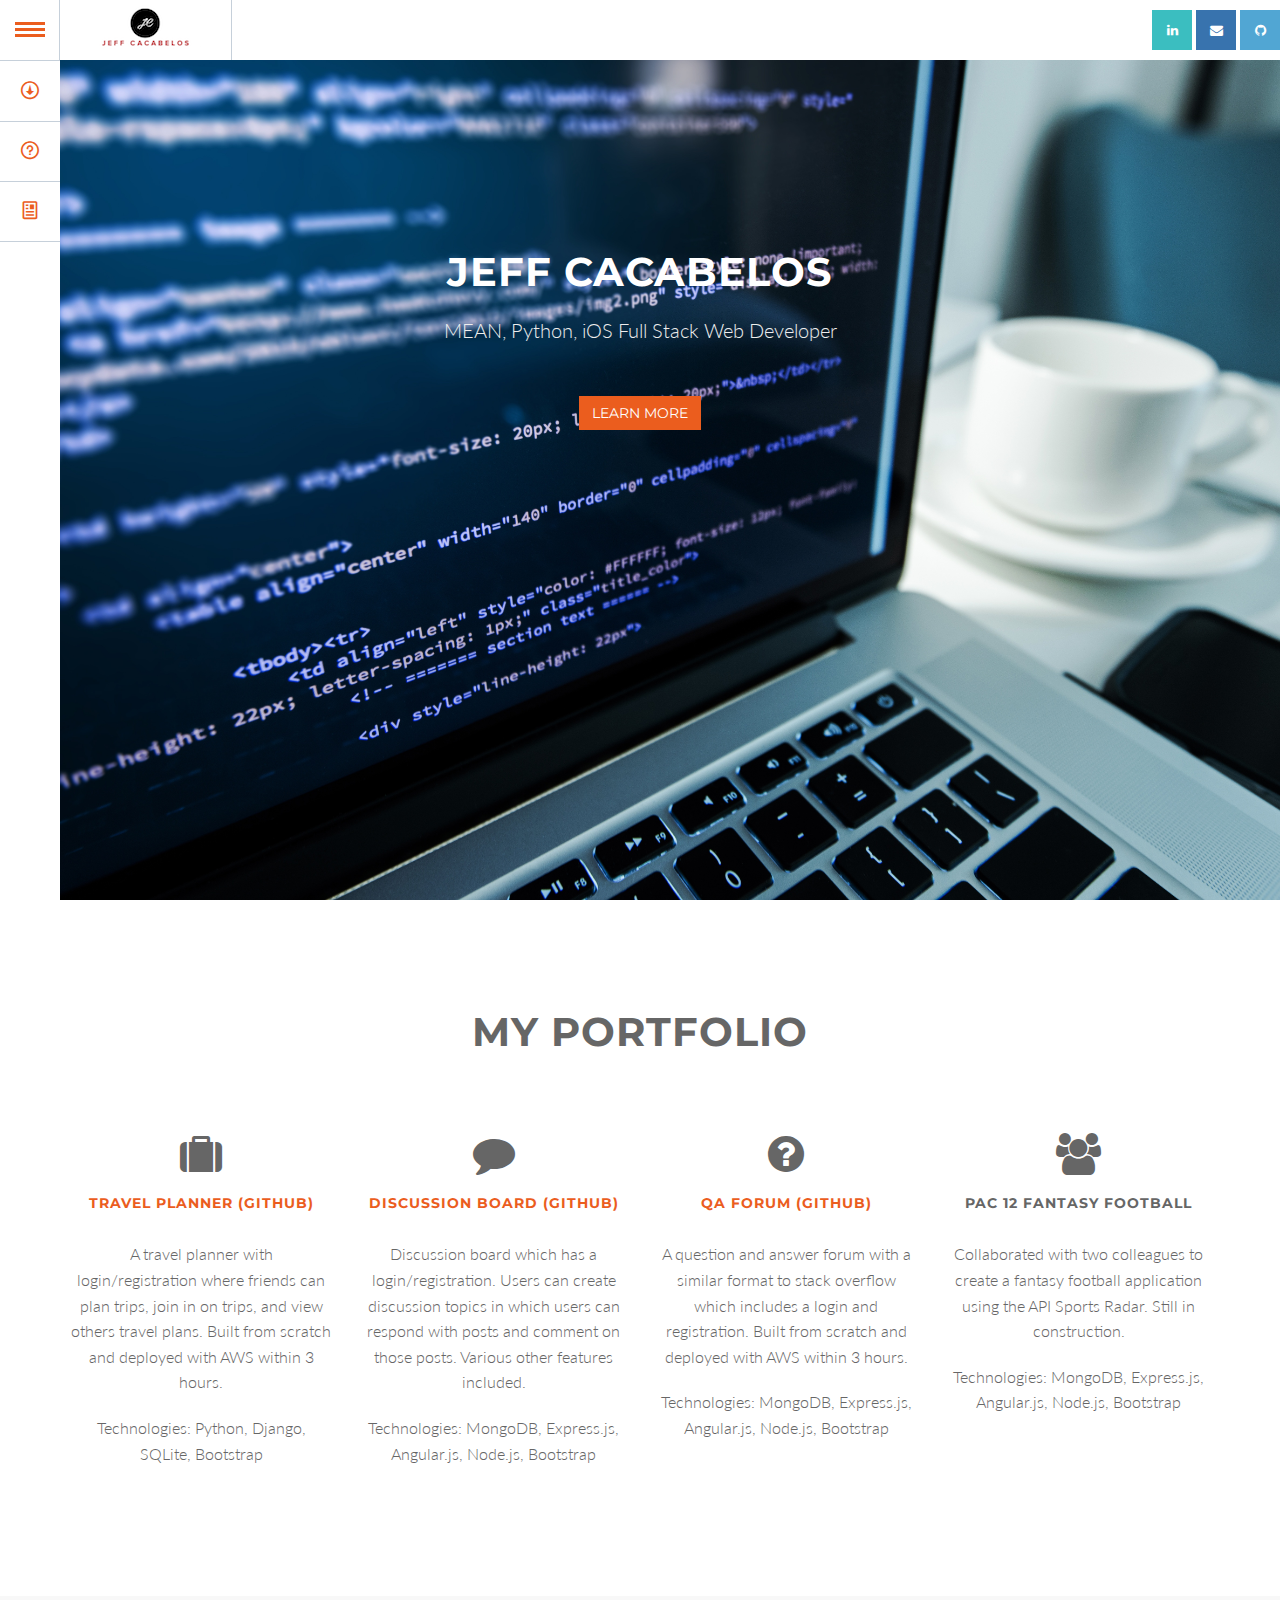
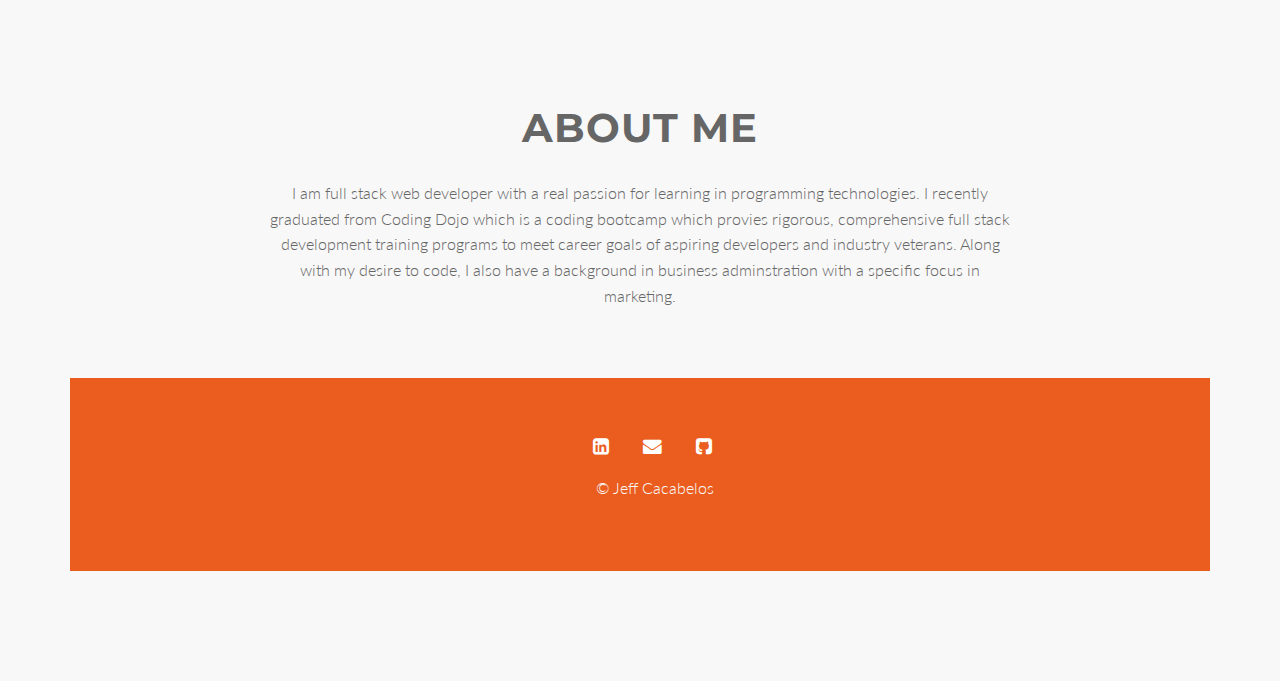
==== index.html @ c917e128 "first commit" ====
<!DOCTYPE html>
<html lang="en">

<head>
    <meta charset="utf-8">
    <meta name="viewport" content="width=device-width, initial-scale=1.0">
    <meta name="description" content="">
    <meta name="author" content="">

    <title>Jeff Cacabelos</title>

    <!-- Bootstrap Core CSS -->
    <link href="css/bootstrap.min.css" rel="stylesheet" type="text/css">

    <!-- Fonts -->
    <link href="font-awesome/css/font-awesome.min.css" rel="stylesheet" type="text/css">
	<link href="css/nivo-lightbox.css" rel="stylesheet" />
	<link href="css/nivo-lightbox-theme/default/default.css" rel="stylesheet" type="text/css" />
	<link href="css/animate.css" rel="stylesheet" />
    <!-- Squad theme CSS -->
    <link href="css/style.css" rel="stylesheet">
	<link href="color/default.css" rel="stylesheet">
   
</head>

<body data-spy="scroll">

<div class="container">
			<ul id="gn-menu" class="gn-menu-main">
				<li class="gn-trigger">
					<a class="gn-icon gn-icon-menu"><span>Menu</span></a>
					<nav class="gn-menu-wrapper">
						<div class="gn-scroller">
							<ul class="gn-menu">
								
								<li>
									<a href="#service" class="gn-icon gn-icon-download">Portfolio</a>
								</li>
								<li><a href="#about" class="gn-icon gn-icon-help">About</a></li>
							
								<li>
									<a href="#contact" class="gn-icon gn-icon-article">Contact</a>
								</li>
							</ul>
						</div><!-- /gn-scroller -->
					</nav>
				</li>
				<li><a href="index.html"><img src= "img/jeffcacabelos4.png"></a></li>
				<li class="hidden-xs">
                    <ul class="company-social">
                        <li class="social-linkedin"><a href="http://www.linkedin.com/in/jeff-cacabelos" target="_blank"><i class="fa fa-linkedin"></i></a></li>
                        <li class="social-facebook"><a href="mailto:jeffcaca@gmail.com?Subject=Email%20Me!" target="_blank"><i class="fa fa-envelope"></i></a></li>
                        <li class="social-vimeo"><a href="http://www.github.com/jeffcaca" target="_blank"><i class="fa fa-github"></i></a></li>
                       
                    </ul>	
                </li>
			</ul>
	</div>

	<!-- Section: intro -->
    <section id="intro" class="intro">
		<div class="slogan">
			<h1>Jeff Cacabelos</h1>
			<p>MEAN, Python, iOS Full Stack Web Developer</p>
			<a href="#about" class="btn btn-skin scroll">Learn more</a>
		</div>	
    </section>
	<!-- /Section: intro -->

	
	
	<!-- Section: services -->
    <section id="service" class="home-section text-center">
		
		<div class="heading-about marginbot-50">
			<div class="container">
			<div class="row">
				<div class="col-lg-8 col-lg-offset-2">
		
					<div class="section-heading">
					<h2>My Portfolio</h2>
					<p></p>
					</div>
			
				</div>
			</div>
			</div>
		</div>
		<div class="container">
        <div class="row">
            <div class="col-sm-3 col-md-3">
			
                <div class="service-box">
					<div class="service-icon">
						<i class="fa fa-suitcase fa-3x"></i>
					</div>
					<div class="service-desc">
						<h5><a href="https://github.com/jeffcaca/takethree">Travel Planner (Github)</a></h5>
							<p>A travel planner with login/registration where friends can plan trips, join in on trips, and view others travel plans. Built from scratch and deployed with AWS within 3 hours. </p>
						<p>Technologies: Python, Django, SQLite, Bootstrap</p>
					</div>
                </div>
	
            </div>
			<div class="col-sm-3 col-md-3">
	
                <div class="service-box">
					<div class="service-icon">
						<i class="fa fa-comment fa-3x"></i>
					</div>
					<div class="service-desc">
						<h5><a href="https://github.com/jeffcaca/mean_discussion_board">Discussion Board (Github)</a></h5>
						<p>Discussion board which has a login/registration. Users can create discussion topics in which users can respond with posts and comment on those posts. Various other features included.</p>
						<p>Technologies: MongoDB, Express.js, Angular.js, Node.js, Bootstrap</p>
					</div>
                </div>

            </div>
			<div class="col-sm-3 col-md-3">

                <div class="service-box">
					<div class="service-icon">
						<i class="fa fa-question-circle fa-3x"></i>
					</div>
					<div class="service-desc">
						<h5><a href="https://github.com/jeffcaca/full_mean_project">QA forum (Github)</a></h5>
							<p>A question and answer forum with a similar format to stack overflow which includes a login and registration. Built from scratch and deployed with AWS within 3 hours.</p>
							<p>Technologies: MongoDB, Express.js, Angular.js, Node.js, Bootstrap</p>
					</div>
                </div>
			
            </div>
			<div class="col-sm-3 col-md-3">
	
                <div class="service-box">
					<div class="service-icon">
						<i class="fa fa-group fa-3x"></i>
					</div>
					<div class="service-desc">
						<h5>Pac 12 Fantasy Football</h5>
						<p>Collaborated with two colleagues to create a fantasy football application using the API Sports Radar. Still in construction.</p>
						<p>Technologies: MongoDB, Express.js, Angular.js, Node.js, Bootstrap</p>
					</div>
                </div>
			
            </div>
        </div>		
		</div>
	</section>
	<!-- /Section: services -->
	
		
		<!-- Section: about -->
    <section id="about" class="home-section text-center bg-gray">
		<div class="heading-about marginbot-50">
			<div class="container">
			<div class="row">
				<div class="col-lg-8 col-lg-offset-2">
		
					<div class="section-heading">
					<h2>About me</h2>
					<p>I am full stack web developer with a real passion for learning in programming technologies. I recently graduated from Coding Dojo which is a coding bootcamp which provies rigorous, comprehensive full stack development training programs to meet career goals of aspiring developers and industry veterans. 
					Along with my desire to code, I also have a background in business adminstration with a specific focus in marketing. </p>
					</div>
			
				</div>
			</div>
			</div>
		</div>
		<div class="container">



	<footer>
	 <section id="contact">
		<div class="container">
			<div class="row">
				<div class="col-md-12 col-lg-12">
					
                  <ul class="list-inline text-center">
                        <li>
                            <a href="http://www.linkedin.com/in/jeff-cacabelos">
                                <span class="fa-stack fa-lg">
                                    <i class="fa fa-stack-2x"></i>
                                    <i class="fa fa-linkedin-square fa-stack-1x fa-inverse"></i>
                                </span>
                            </a>
                        </li>
                        <li>
                            <a class="nav-link" href="mailto:jeffcaca@gmail.com?Subject=Email%20Me!" target="_top">
                                <span class="fa-stack fa-lg">
                                    <i class="fa fa-stack-2x"></i>
                                    <i class="fa fa-envelope fa-stack-1x fa-inverse"></i>
                                </span>
                            </a>
                        </li>
                        <li>
                            <a href="http://www.github.com/jeffcaca">
                                <span class="fa-stack fa-lg">
                                    <i class="fa fa-stack-2x"></i>
                                    <i class="fa fa-github-square fa-stack-1x fa-inverse"></i>
                                </span>
                            </a>
                        </li>
                    </ul>
                    <p>&copy; Jeff Cacabelos</p>
				</div>
			</div>	
		</div>
		</section>
	</footer>

    <!-- Core JavaScript Files -->
    <script src="js/jquery.min.js"></script>
    <script src="js/bootstrap.min.js"></script>
    <script src="js/jquery.easing.min.js"></script>	
	<script src="js/classie.js"></script>
	<script src="js/gnmenu.js"></script>
	<script src="js/jquery.scrollTo.js"></script>
	<script src="js/nivo-lightbox.min.js"></script>
	<script src="js/stellar.js"></script>
    <!-- Custom Theme JavaScript -->
    <script src="js/custom.js"></script>
    <script src="contactform/contactform.js"></script>
    
</body>

</html>
---- css/nivo-lightbox-theme/default/default.css ----
/*
 * Nivo Lightbox Default Theme v1.0
 * http://dev7studios.com/nivo-lightbox
 *
 * Copyright 2013, Dev7studios
 * Free to use and abuse under the MIT license.
 * http://www.opensource.org/licenses/mit-license.php
 */
 
.nivo-lightbox-theme-default.nivo-lightbox-overlay { 
	background: #666;
	background: rgba(0,0,0,0.6); 
}
.nivo-lightbox-theme-default .nivo-lightbox-content.nivo-lightbox-loading { background: url(loading.gif) no-repeat 50% 50%; }

.nivo-lightbox-theme-default .nivo-lightbox-nav {
	top: 10%;
	width: 8%;
	height: 80%;
	text-indent: -9999px;
	background-repeat: no-repeat;
	background-position: 50% 50%;
	opacity: 0.5;
}
.nivo-lightbox-theme-default .nivo-lightbox-nav:hover { 
	opacity: 1; 
	background-color: rgba(0,0,0,0.5);
}
.nivo-lightbox-theme-default .nivo-lightbox-prev { 
	background-image: url(prev.png); 
	border-radius: 0 3px 3px 0;
}
.nivo-lightbox-theme-default .nivo-lightbox-next { 
	background-image: url(next.png); 
	border-radius: 3px 0 0 3px;
}

.nivo-lightbox-theme-default .nivo-lightbox-close {
	display: block;
	background: url(close.png) no-repeat 5px 5px;
	width: 16px;
	height: 16px;
	text-indent: -9999px;
	padding: 5px;
	opacity: 0.5;
}
.nivo-lightbox-theme-default .nivo-lightbox-close:hover { opacity: 1; }

.nivo-lightbox-theme-default .nivo-lightbox-title-wrap { bottom: -7%; }
.nivo-lightbox-theme-default .nivo-lightbox-title {
	font: 14px/20px 'Helvetica Neue', Helvetica, Arial, sans-serif;
	font-style: normal;
	font-weight: normal;
	background: #000;
	color: #fff;
	padding: 7px 15px;
	border-radius: 30px;
}

.nivo-lightbox-theme-default .nivo-lightbox-image img {
	background: #fff;
	-webkit-box-shadow: 0px 1px 1px rgba(0,0,0,0.4);
	   -moz-box-shadow: 0px 1px 1px rgba(0,0,0,0.4);
	        box-shadow: 0px 1px 1px rgba(0,0,0,0.4);
}
.nivo-lightbox-theme-default .nivo-lightbox-ajax,
.nivo-lightbox-theme-default .nivo-lightbox-inline {
	background: #fff;
	padding: 40px;
	-webkit-box-shadow: 0px 1px 1px rgba(0,0,0,0.4);
	   -moz-box-shadow: 0px 1px 1px rgba(0,0,0,0.4);
	        box-shadow: 0px 1px 1px rgba(0,0,0,0.4);
}

@media (-webkit-min-device-pixel-ratio: 1.3),
       (-o-min-device-pixel-ratio: 2.6/2),
       (min--moz-device-pixel-ratio: 1.3),
       (min-device-pixel-ratio: 1.3),
       (min-resolution: 1.3dppx) {

	.nivo-lightbox-theme-default .nivo-lightbox-content.nivo-lightbox-loading { 
		background-image: url(loading@2x.gif); 
		background-size: 32px 32px;
	}
	.nivo-lightbox-theme-default .nivo-lightbox-prev { 
		background-image: url(prev@2x.png); 
		background-size: 48px 48px;
	}
	.nivo-lightbox-theme-default .nivo-lightbox-next { 
		background-image: url(next@2x.png); 
		background-size: 48px 48px;
	}
	.nivo-lightbox-theme-default .nivo-lightbox-close { 
		background-image: url(close@2x.png); 
		background-size: 16px 16px;
	}
	
}
---- css/style.css ----
@import url('https://fonts.googleapis.com/css?family=Lato:100,300,400,700,900,100italic,300italic,400italic,700italic,900italic|Montserrat:700|Merriweather:400italic');


body {
    width: 100%;
    height: 100%;
    font-family: 'Lato',sans-serif;
	font-weight: 300;
    color: #666;
    background-color: #fff;
}

html {
    width: 100%;
    height: 100%;
}

h1,
h2,
h3,
h4,
h5,
h6 {
    margin: 0 0 30px;
    text-transform: uppercase;
    font-family: Montserrat,sans-serif;
    font-weight: 700;
    letter-spacing: 1px;
}

p {
    margin: 0 0 20px;
    font-size: 16px;
    line-height: 1.6em;
}

p.lead {
	font-weight: 600;
}

a {
    color: #28c3ab;
    -webkit-transition: all .2s ease-in-out;
    -moz-transition: all .2s ease-in-out;
    transition: all .2s ease-in-out;
}

a:hover,
a:focus {
    text-decoration: none;
    color: #176e61;
}

.light {
    font-weight: 400;
}

address {
	margin-left: 0;
	padding: 0;
}


/* misc */
hr {
  margin-top: 10px;
}

/* margins */
.marginbot-0{margin-bottom:0 !important;}
.marginbot-10{margin-bottom:10px !important;}
.marginbot-20{margin-bottom:20px !important;}
.marginbot-30{margin-bottom:30px !important;}
.marginbot-40{margin-bottom:40px !important;}
.marginbot-50{margin-bottom:50px !important;}

/* ===========================
--- General sections
============================ */

.home-section {
    padding-top: 110px;
    padding-bottom: 110px;
	display:block;
    position:relative;
    z-index:120;
}


.section-heading h2 {
	font-size: 40px;
}
.section-heading i {
	margin-bottom: 20px;
}


/* --- section bg var --- */

.bg-white {
	background: #fff;
}

.bg-gray {
	background: #f8f8f8;
}


.bg-dark {
	background: #575757;
}

/* --- section color var --- */

.text-light {
	color: #fff;
}

/* ============================
--- Menu
============================= */

@font-face {
		font-weight: normal;
		font-style: normal;
		font-family: 'ecoicons';
		src: url("../fonts/ecoicons/ecoicons.eot");
		src: url("../fonts/ecoicons/ecoicons.eot?#iefix") format("embedded-opentype"), url("../fonts/ecoicons/ecoicons.woff") format("woff"), url("../fonts/ecoicons/ecoicons.ttf") format("truetype"), url("../fonts/ecoicons/ecoicons.svg#ecoicons") format("svg");
}

.gn-menu-main,
.gn-menu-main ul {
		margin: 0;
		padding: 0;
		background: #fff;
		color: #eb5d1e;
		list-style: none;
		text-transform: none;
		font-weight: 300;
		font-family: 'Lato', Arial, sans-serif;
		line-height: 60px;
		z-index:150;
}

.gn-menu-main {
		position: fixed;
		top: 0;
		left: 0;
		width: 100%;
		height: 60px;
		font-size: 13px;
}

.gn-menu-main a {
		display: block;
		height: 100%;
		color: #eb5d1e;
		text-decoration: none;
		cursor: pointer;
}

.no-touch .gn-menu-main a:hover,
.no-touch .gn-menu li.gn-search-item:hover,
.no-touch .gn-menu li.gn-search-item:hover a {
		background: #eb5d1e;
		color: white;
}

.gn-menu-main > li {
		display: block;
		float: left;
		height: 100%;
		border-right: 1px solid #c6d0da;
		text-align: center;
}

/* icon-only trigger (menu item) */

.gn-menu-main li.gn-trigger {
		position: relative;
		width: 60px;
		-webkit-touch-callout: none;
		-webkit-user-select: none;
		-khtml-user-select: none;
		-moz-user-select: none;
		-ms-user-select: none;
		user-select: none;
}

.gn-menu-main > li:last-child {
		float: right;
		border-right: none;
}

.gn-menu-main > li > a {
		padding: 0 30px;
		text-transform: uppercase;
		letter-spacing: 1px;
		font-weight: bold;
}

.gn-menu-main:after {
		display: table;
		clear: both;
		content: "";
}

.gn-menu-wrapper {
		position: fixed;
		top: 60px;
		bottom: 0;
		left: 0;
		overflow: hidden;
		width: 60px;
		border-top: 1px solid #c6d0da;
		background: white;
		-webkit-transform: translateX(-60px);
		-moz-transform: translateX(-60px);
		transform: translateX(-60px);
		-webkit-transition: -webkit-transform 0.3s, width 0.3s;
		-moz-transition: -moz-transform 0.3s, width 0.3s;
		transition: transform 0.3s, width 0.3s;
}

.gn-scroller {
		position: absolute;
		overflow-y: scroll;
		width: 370px;
		height: 100%;
}

.gn-menu {
		border-bottom: 1px solid #c6d0da;
		text-align: left;
		font-size: 18px;
}

.gn-menu li:not(:first-child),
.gn-menu li li {
		box-shadow: inset 0 1px #c6d0da
}

.gn-submenu li {
		overflow: hidden;
		height: 0;
		-webkit-transition: height 0.3s;
		-moz-transition: height 0.3s;
		transition: height 0.3s;
}

.gn-submenu li a {
		color: #c1c9d1
}

input.gn-search {
		position: relative;
		z-index: 10;
		padding-left: 60px;
		outline: none;
		border: none;
		background: transparent;
		color: #eb5d1e;
		font-weight: 300;
		font-family: 'Lato', Arial, sans-serif;
		cursor: pointer;
}

/* placeholder */

.gn-search::-webkit-input-placeholder {
		color: #eb5d1e
}

.gn-search:-moz-placeholder {
		color: #eb5d1e
}

.gn-search::-moz-placeholder {
		color: #eb5d1e
}

.gn-search:-ms-input-placeholder {
		color: #eb5d1e
}

/* hide placeholder when active in Chrome */

.gn-search:focus::-webkit-input-placeholder,
.no-touch .gn-menu li.gn-search-item:hover .gn-search:focus::-webkit-input-placeholder {
		color: transparent
}

input.gn-search:focus {
		cursor: text
}

.no-touch .gn-menu li.gn-search-item:hover input.gn-search {
		color: white
}

/* placeholder */

.no-touch .gn-menu li.gn-search-item:hover .gn-search::-webkit-input-placeholder {
		color: white
}

.no-touch .gn-menu li.gn-search-item:hover .gn-search:-moz-placeholder {
		color: white
}

.no-touch .gn-menu li.gn-search-item:hover .gn-search::-moz-placeholder {
		color: white
}

.no-touch .gn-menu li.gn-search-item:hover .gn-search:-ms-input-placeholder {
		color: white
}

.gn-menu-main a.gn-icon-search {
		position: absolute;
		top: 0;
		left: 0;
		height: 60px;
}

.gn-icon::before {
		display: inline-block;
		width: 60px;
		text-align: center;
		text-transform: none;
		font-weight: normal;
		font-style: normal;
		font-variant: normal;
		font-family: 'ecoicons';
		line-height: 1;
		speak: none;
		-webkit-font-smoothing: antialiased;
}

.gn-icon-help::before {
		content: "\e000"
}

.gn-icon-earth::before {
		content: "\e004"
}

.gn-icon-cog::before {
		content: "\e006"
}

.gn-icon-search::before {
		content: "\e005"
}

.gn-icon-download::before {
		content: "\e007"
}

.gn-icon-photoshop::before {
		content: "\e001"
}

.gn-icon-illustrator::before {
		content: "\e002"
}

.gn-icon-archive::before {
		content: "\e00d"
}

.gn-icon-article::before {
		content: "\e003"
}

.gn-icon-pictures::before {
		content: "\e008"
}

.gn-icon-videos::before {
		content: "\e009"
}

/* if an icon anchor has a span, hide the span */

.gn-icon span {
		width: 0;
		height: 0;
		display: block;
		overflow: hidden;
}

.gn-icon-menu::before {
		margin-left: -15px;
		vertical-align: -2px;
		width: 30px;
		height: 3px;
		background: #eb5d1e;
		box-shadow: 0 3px white, 0 -6px #eb5d1e, 0 -9px white, 0 -12px #eb5d1e;
		content: '';
}

.no-touch .gn-icon-menu:hover::before,
.no-touch .gn-icon-menu.gn-selected:hover::before {
		background: white;
		box-shadow: 0 3px #eb5d1e, 0 -6px white, 0 -9px #eb5d1e, 0 -12px white;
}

.gn-icon-menu.gn-selected::before {
		background: #eb5d1e;
		box-shadow: 0 3px white, 0 -6px #eb5d1e, 0 -9px white, 0 -12px #eb5d1e;
}

/* styles for opening menu */

.gn-menu-wrapper.gn-open-all,
.gn-menu-wrapper.gn-open-part {
		-webkit-transform: translateX(0px);
		-moz-transform: translateX(0px);
		transform: translateX(0px);
}

.gn-menu-wrapper.gn-open-all {
		width: 340px
}

.gn-menu-wrapper.gn-open-all .gn-submenu li {
		height: 60px
}

@media screen and (max-width: 422px) { 
	.gn-menu-wrapper.gn-open-all {
			-webkit-transform: translateX(0px);
			-moz-transform: translateX(0px);
			transform: translateX(0px);
			width: 100%;
	}

	.gn-menu-wrapper.gn-open-all .gn-scroller {
			width: 130%
	}
}




/* ===========================
--- Intro
============================ */

.intro {
	width:100%;
	position:relative;
}

#intro{	
	background-image: url(../img/coding.jpg);
	background-size: cover;
}

.intro .slogan {
	padding:250px 0 60px;
	text-align: center;
	
}
.intro .slogan h1 {
	color: #fff;
	line-height: 1.1em;
	margin-bottom: 20px;
	 font-size: 40px;
}
.intro .slogan p {
	color: #eee;
	margin-bottom: 50px;
	font-size: 20px;
}


.brand-heading {
    font-size: 40px;
}

.intro-text {
    font-size: 18px;
}


/* slider */

.tp-caption.custom_large_white {
	color: #FFF;
	text-shadow: none;
	font-size: 60px;
	line-height: 60px;
	font-weight: 700;
	font-family: Montserrat, sans-serif;
	background-color: rgba(0, 0, 0, 0);
	text-decoration: none;
	text-transform: uppercase;
	border-width: 0px;
	border-color: #000;
	border-style: none;
}

.tp-caption a.btn {
	color: #fff;
}



/* ===========================
--- About
============================ */

.boxed-grey {
	background: #eee;
	padding: 20px;
}

.team h5 {
	margin-bottom: 10px;
}

.team p.subtitle {
	margin-bottom: 10px;
}

.avatar {
	margin-bottom: 20px;
}

.team-social {
	margin-left: 0;
	padding-left: 0;
	
}

.team-social {
	text-align: center;
}

.team-social li{
    display: inline-block;
	margin:0 !important;
	padding:0;
}


.team-social a{
	margin:0;
	padding:0;
    display: block;
	width: 40px;
    height: 40px;
    line-height: 40px;
    text-align: center;
    background: #3bbec0;
	color: #fff;
    -webkit-transition: background .3s ease-in-out;
    transition: background .3s ease-in-out;
}
.team-social a i{
	text-align: center;
	margin:0;
	padding:0;
}
.team-social .social-facebook a{background: #3873ae;}
.team-social .social-twitter a{background: #62c6f8;}
.team-social .social-dribble a{background: #d74980;}
.team-social .social-deviantart a{background: #8da356;}
.team-social .social-google a{background: #000;}
.team-social .social-vimeo a{background: #51a6d3;}
.team-social .social-facebook a:hover{background: #4893ce;}
.team-social .social-twitter a:hover{background: #82e6ff;}
.team-social .social-dribble a:hover{background: #f769a0;}
.team-social .social-deviantart a:hover{background: #adc376;}
.team-social .social-google a:hover{background: #333;}
.team-social .social-vimeo a:hover{background: #71c6f3;}


/* ===========================
--- Services
============================ */

.service-icon {
	margin-bottom: 20px;
}	




/* ===========================
--- Works
============================ */

.gallery-item > div {
	margin-bottom: 30px;
}

/* ===========================
--- Contact
============================ */

form#contact-form .form-group label {
	text-align: left !important;
	display: block;
	text-transform: uppercase;
	letter-spacing: 1px;
	font-size: 12px;
}
form#contact-form input,form#contact-form select,form#contact-form textarea {
	border-radius: 0;
	border: 1px solid #eee;
  -webkit-box-shadow: none;
          box-shadow:  none;
}

form#contact-form input:focus,form#contact-form select:focus,form#contact-form textarea:focus {
  -webkit-box-shadow: 0 1px 2px rgba(0, 0, 0, .05);
          box-shadow: 0 1px 2px rgba(0, 0, 0, .05);
}
.input-group-addon {
  background-color: #fefefe;
  border: 1px solid #eee;
  border-radius: 0;
}

.widget-contact {
	text-align: left;
	margin-top: 30px;
}


.validation {
    color: red;
    display:none;
    margin: 0 0 20px;
    font-weight:400;
    font-size:13px;
}

#sendmessage {
    color: green;
    border:1px solid green;
    display:none;
    text-align:center;
    padding:15px;
    font-weight:600;
    margin-bottom:15px;
}

#errormessage {
    color: red;
    display:none;
    border:1px solid red;
    text-align:center;
    padding:15px;
    font-weight:600;
    margin-bottom:15px;
}

#sendmessage.show, #errormessage.show, .show {
	display:block;
}

.company-social {
	margin-left: 0;
	padding-left: 0;
	margin-top: 10px;
}

.company-social {
	text-align: left;
}

.company-social li{
    display: inline-block;
	margin:0 !important;
	padding:0;
}


.company-social a{
	margin:0;
	padding:0;
    display: block;
	width: 40px;
    height: 40px;
    line-height: 40px;
    text-align: center;
    background: #3bbec0;
	color: #fff;
    -webkit-transition: background .3s ease-in-out;
    transition: background .3s ease-in-out;
}
.company-social a i{
	text-align: center;
	margin:0;
	padding:0;
}
.company-social .social-facebook a{background: #3873ae;}
.company-social .social-twitter a{background: #62c6f8;}
.company-social .social-dribble a{background: #d74980;}
.company-social .social-deviantart a{background: #8da356;}
.company-social .social-google a{background: #000;}
.company-social .social-vimeo a{background: #51a6d3;}
.company-social .social-facebook a:hover{background: #4893ce;}
.company-social .social-twitter a:hover{background: #82e6ff;}
.company-social .social-dribble a:hover{background: #f769a0;}
.company-social .social-deviantart a:hover{background: #adc376;}
.company-social .social-google a:hover{background: #333;}
.company-social .social-vimeo a:hover{background: #71c6f3;}



/* ===========================
--- Footer
============================ */

footer {
	text-align: center;
	padding: 50px 0 ;
	
}

footer p {
	color: #f8f8f8;
}

footer a {
	color: #fff;
}

footer a:hover {
	color: #fff;
}

.credits {
    color: #fff;
}

/* ===========================
--- Elements
============================ */

.btn {
	border-radius: 0;
    text-transform: uppercase;
    font-family: Montserrat,sans-serif;
    font-weight: 400;
    -webkit-transition: all .3s ease-in-out;
    -moz-transition: all .3s ease-in-out;
    transition: all .3s ease-in-out;
}


.btn-circle {
    width: 70px;
    height: 70px;
    margin-top: 15px;
    padding: 7px 16px;
    border: 2px solid #fff;
    border-radius: 50%;
    font-size: 40px;
    color: #fff;
    background: 0 0;
    -webkit-transition: background .3s ease-in-out;
    -moz-transition: background .3s ease-in-out;
    transition: background .3s ease-in-out;
}

.btn-circle.btn-dark {
    border: 2px solid #666;
    color: #666;
}


.btn-circle:hover,
.btn-circle:focus {
    outline: 0;
    color: #fff;
    background: rgba(255,255,255,.1);
}

.btn-circle.btn-dark :hover,
.btn-circle.btn-dark :focus {
    outline: 0;
    color: #999;
    background: #fff;
}

.btn-circle.btn-dark :hover i,
.btn-circle.btn-dark :focus i{
    color: #999;
}

.page-scroll .btn-circle i.animated {
    -webkit-transition-property: -webkit-transform;
    -webkit-transition-duration: 1s;
    -moz-transition-property: -moz-transform;
    -moz-transition-duration: 1s;
}

.page-scroll .btn-circle:hover i.animated {
    -webkit-animation-name: pulse;
    -moz-animation-name: pulse;
    -webkit-animation-duration: 1.5s;
    -moz-animation-duration: 1.5s;
    -webkit-animation-iteration-count: infinite;
    -moz-animation-iteration-count: infinite;
    -webkit-animation-timing-function: linear;
    -moz-animation-timing-function: linear;
}

@-webkit-keyframes pulse {    
    0 {
        -webkit-transform: scale(1);
        transform: scale(1);
    }

    50% {
        -webkit-transform: scale(1.2);
        transform: scale(1.2);
    }

    100% {
        -webkit-transform: scale(1);
        transform: scale(1);
    }
}

@-moz-keyframes pulse {    
    0 {
        -moz-transform: scale(1);
        transform: scale(1);
    }

    50% {
        -moz-transform: scale(1.2);
        transform: scale(1.2);
    }

    100% {
        -moz-transform: scale(1);
        transform: scale(1);
    }
}


#text {
    color: #fff;
    background: #ffcc00;
}

#map {
	height: 500px;
}


.btn-skin:hover,
.btn-skin:focus,
.btn-skin:active,
.btn-skin.active {
  color: #fff;
  background-color: #666;
  border-color: #666;
}


.btn-default:hover,
.btn-default:focus {
    border: 1px solid #28c3ab;
    outline: 0;
    color: #000;
    background-color: #28c3ab;
}

.btn-huge {
    padding: 25px;
    font-size: 26px;
}

.banner-social-buttons {
    margin-top: 0;
}


/* Media queries */

@media(min-width:767px) {

    .intro {
        height: 100%;
        padding: 0;
    }

    .brand-heading {
        font-size: 100px;
    }
	
    .intro-text {
        font-size: 25px;
    }


}
@media (max-width:768px) {
	
	.team.boxed-grey {
		margin-bottom: 30px;
	}
	
	.boxed-grey {
		margin-bottom: 30px;
	}
	.intro .slogan {
		padding:100px 0 60px;
		
	}
	
}

@media (max-width:480px) {

	.intro .slogan {
		padding:170px 0 60px;
		
	}
	
}
---- color/default.css ----
a,.tp-caption a.btn:hover {
	color: #eb5d1e;
}
.top-nav-collapse {
	background: #eb5d1e;
}

.navbar-custom ul.nav ul.dropdown-menu li a:hover {
	color: #eb5d1e;
}

.owl-theme .owl-controls .owl-page.active span,
.owl-theme .owl-controls.clickable .owl-page:hover span {
    background-color: #eb5d1e;
}

.widget-avatar .avatar:hover {
    border: 5px solid #eb5d1e;
}

.bg-skin {
	background: #eb5d1e;
}

form#contact-form input:focus,form#contact-form select:focus,form#contact-form textarea:focus {
	border-color: #eb5d1e;
}

footer {
    background-color: #eb5d1e;
}


.btn-skin {
  color: #fff;
  background-color: #eb5d1e;
  border-color: #eb5d1e;
}
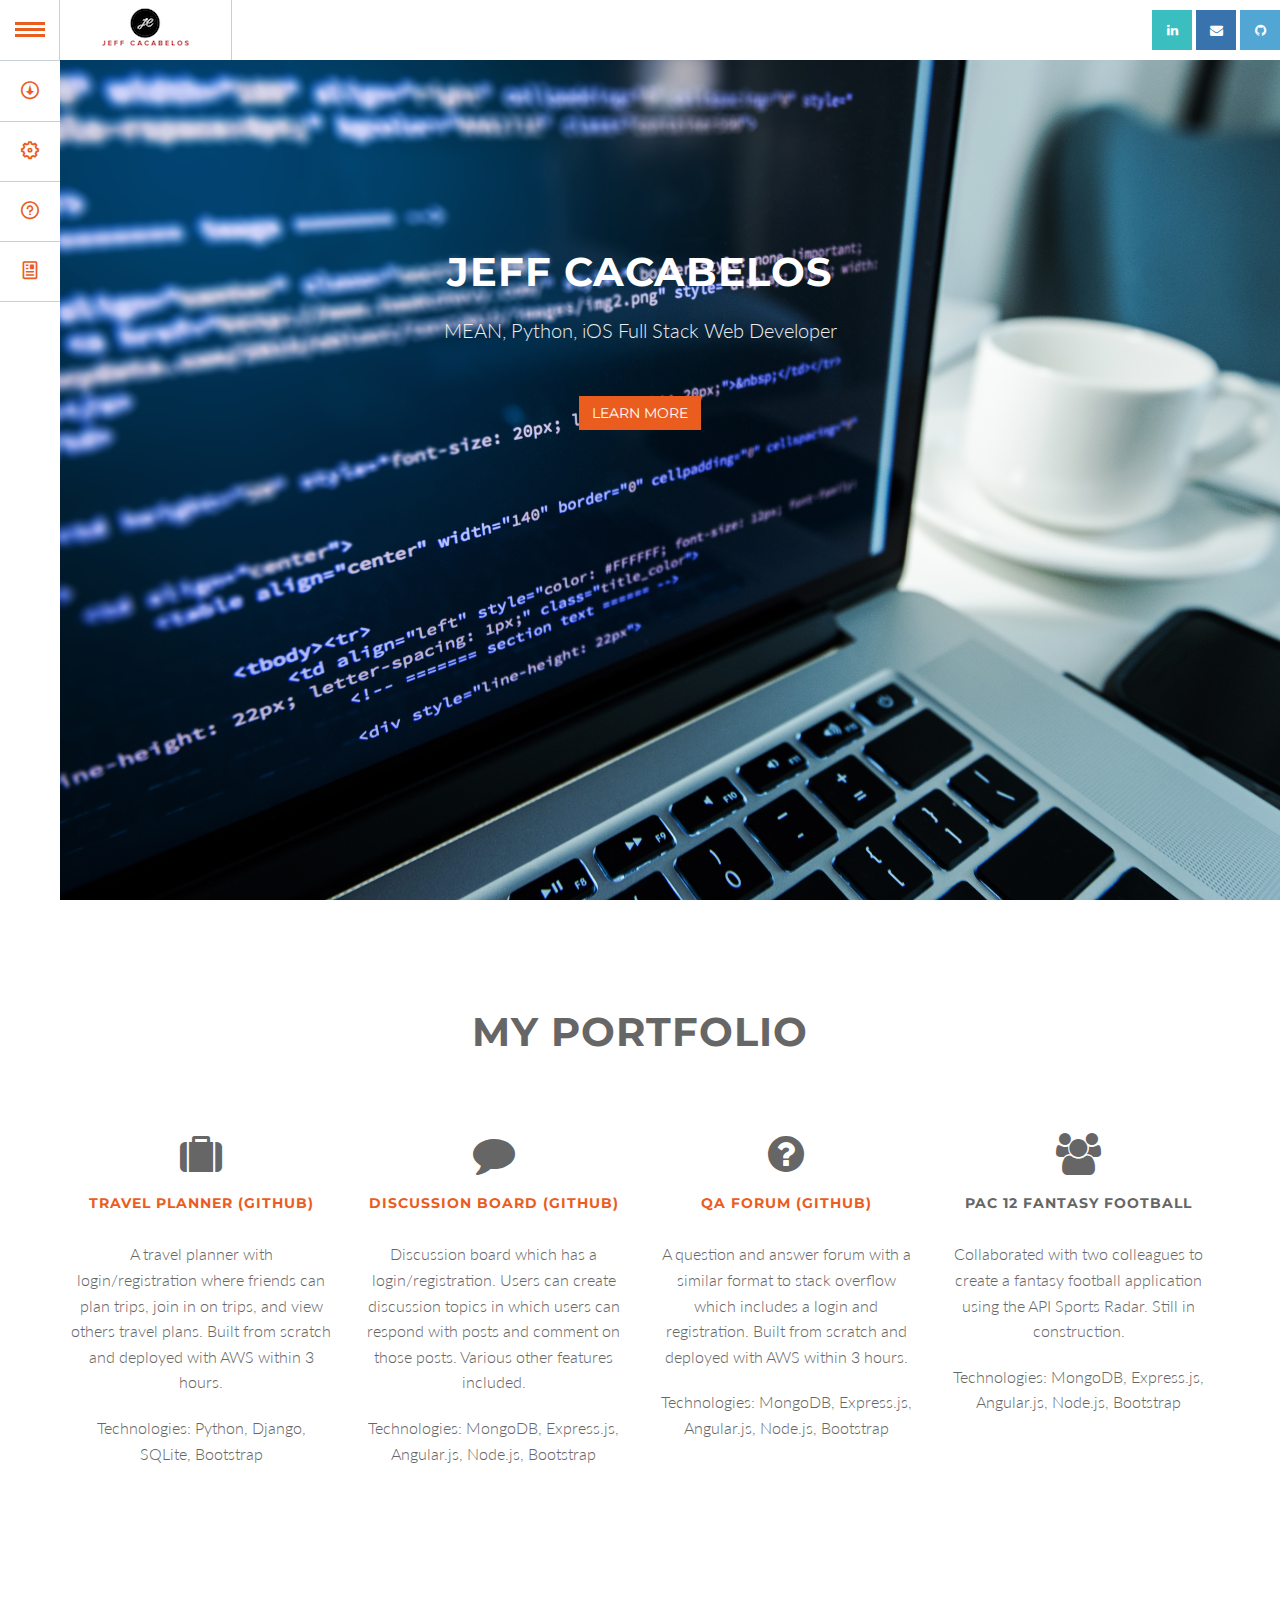
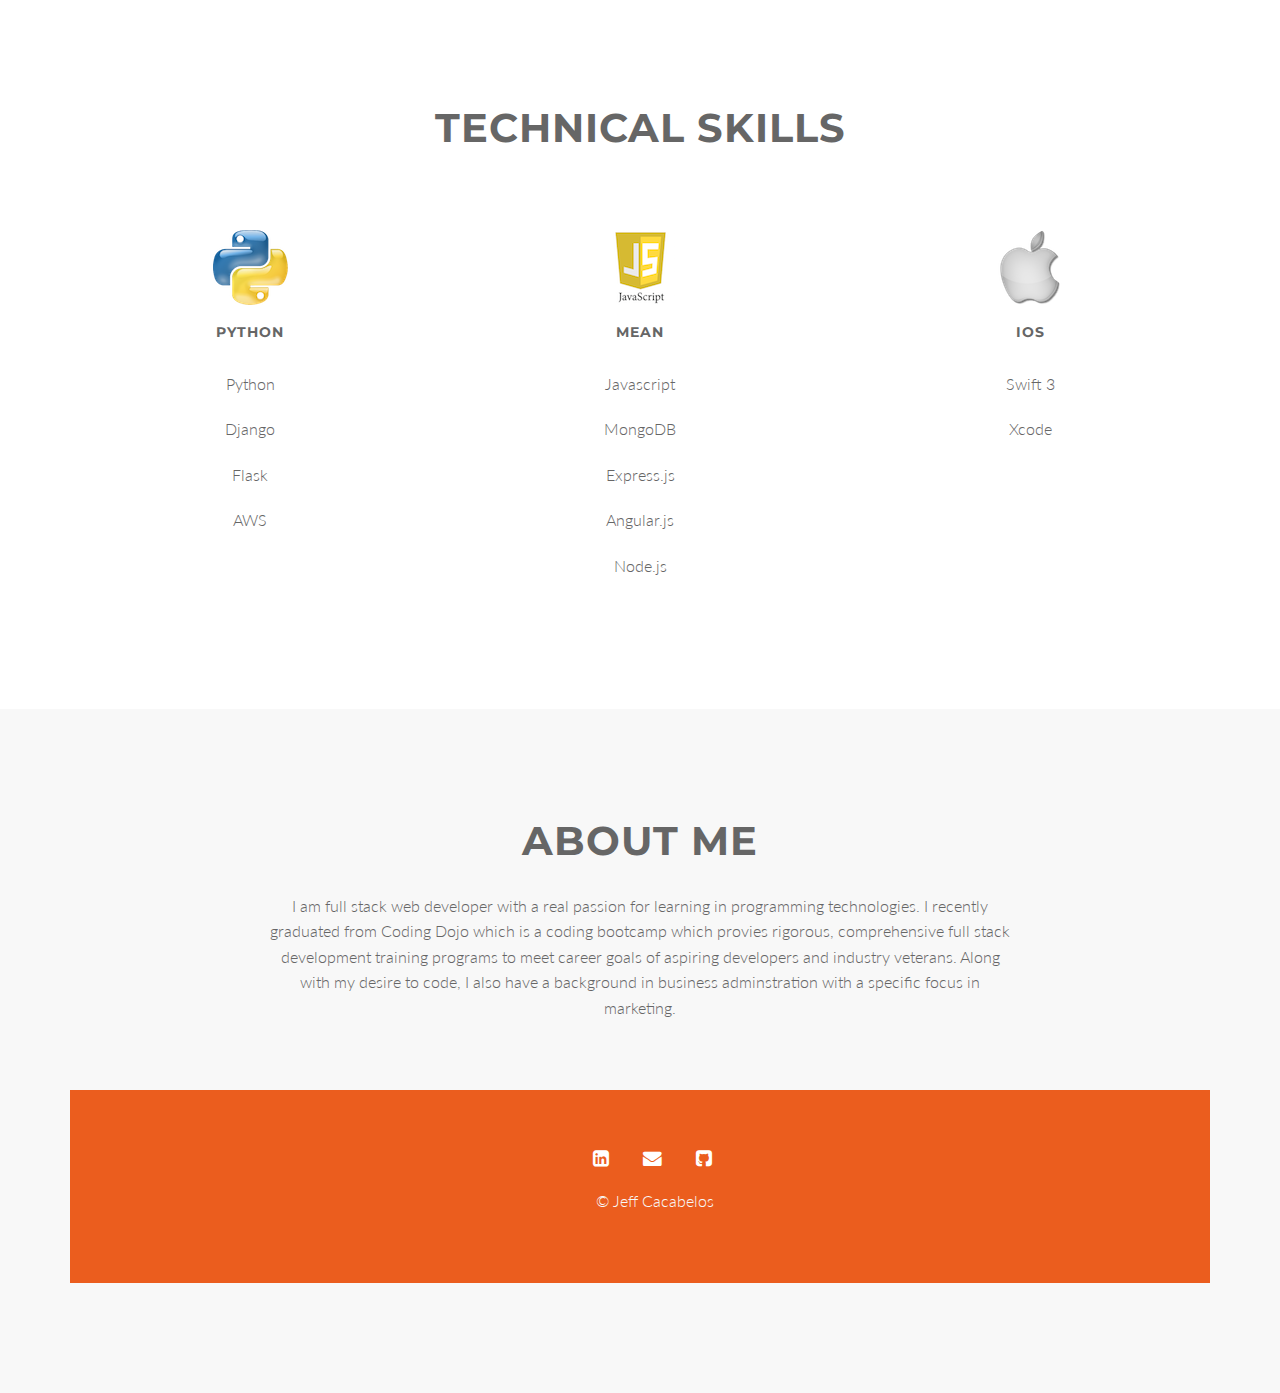
==== commit 89c13c12: "added technical skills" ====
--- a/index.html
+++ b/index.html
@@ -35,6 +35,9 @@
 								
 								<li>
 									<a href="#service" class="gn-icon gn-icon-download">Portfolio</a>
+								</li>
+								<li>
+									<a href="#skills" class="gn-icon gn-icon-cog">Technical Skills</a>
 								</li>
 								<li><a href="#about" class="gn-icon gn-icon-help">About</a></li>
 							
@@ -69,7 +72,7 @@
 
 	
 	
-	<!-- Section: services -->
+	<!-- Section: portfolio -->
     <section id="service" class="home-section text-center">
 		
 		<div class="heading-about marginbot-50">
@@ -147,8 +150,80 @@
         </div>		
 		</div>
 	</section>
-	<!-- /Section: services -->
-	
+	<!-- /Section: portfolio -->
+	
+	<!-- Section: skills -->
+    <section id="skills" class="home-section text-center">
+		
+		<div class="heading-about marginbot-50">
+			<div class="container">
+			<div class="row">
+				<div class="col-lg-8 col-lg-offset-2">
+		
+					<div class="section-heading">
+					<h2>Technical Skills</h2>
+					<p></p>
+					</div>
+			
+				</div>
+			</div>
+			</div>
+		</div>
+		<div class="container">
+        <div class="row">
+            <div class="col-sm-4 col-md-4">
+			
+                <div class="service-box">
+					<div class="service-icon">
+						<img src="img/pythonicon.png">
+					</div>
+					<div class="service-desc">
+						<h5>Python</h5>
+							<p>Python</p>
+							<p>Django</p>
+							<p>Flask</p>
+							<p>AWS</p>
+					</div>
+                </div>
+	
+            </div>
+			<div class="col-sm-4 col-md-4">
+	
+                <div class="service-box">
+					<div class="service-icon">
+						<img src="img/javascripticon.png">
+					</div>
+					<div class="service-desc">
+						<h5>MEAN</h5>
+						<p>Javascript</p>
+						<p>MongoDB</p>
+						<p>Express.js</p>
+						<p>Angular.js</p>
+						<p>Node.js</p>
+						
+					</div>
+                </div>
+
+            </div>
+			<div class="col-sm-4 col-md-4">
+
+                <div class="service-box">
+					<div class="service-icon">
+						<img src="img/appleicon.png">
+					</div>
+					<div class="service-desc">
+						<h5>iOS</h5>
+							<p>Swift 3</p>
+							<p>Xcode</p>
+					</div>
+                </div>
+			
+            </div>
+			
+        </div>		
+		</div>
+	</section>
+	<!-- /Section: skills -->
 		
 		<!-- Section: about -->
     <section id="about" class="home-section text-center bg-gray">
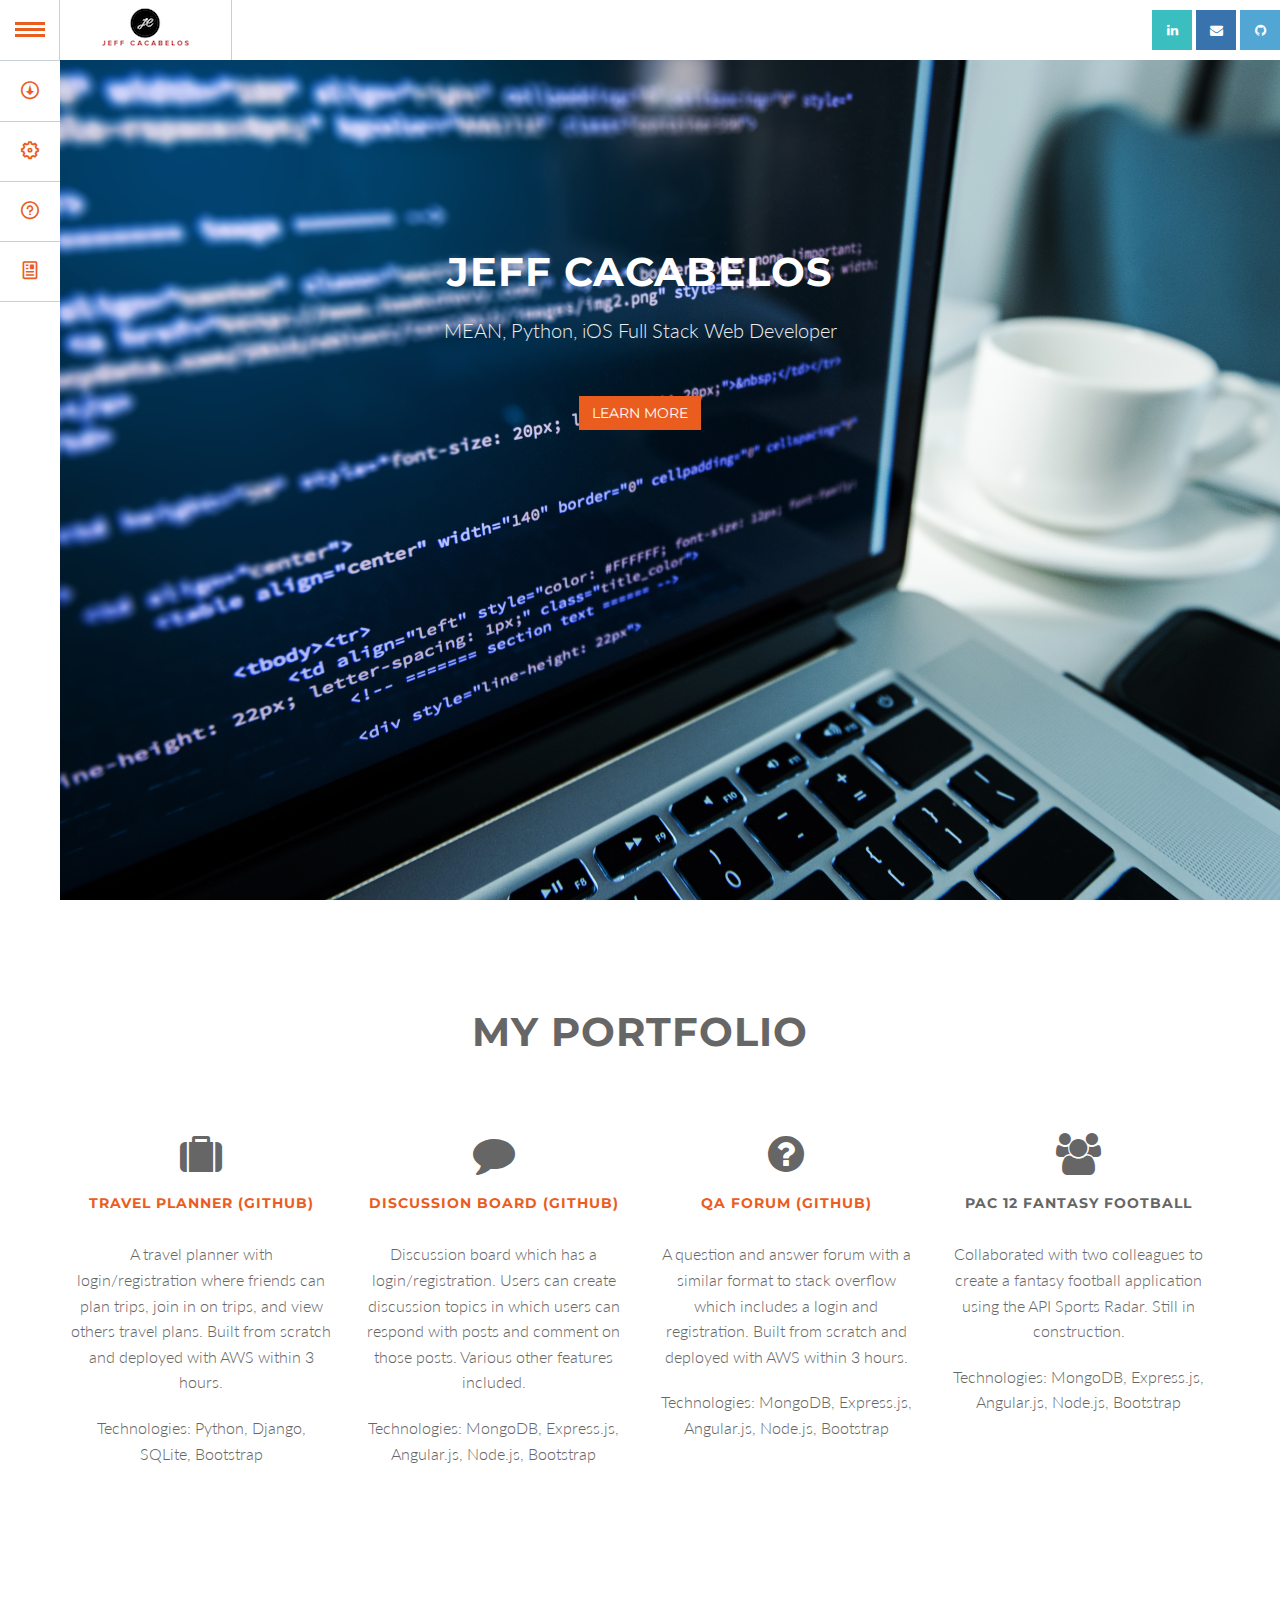
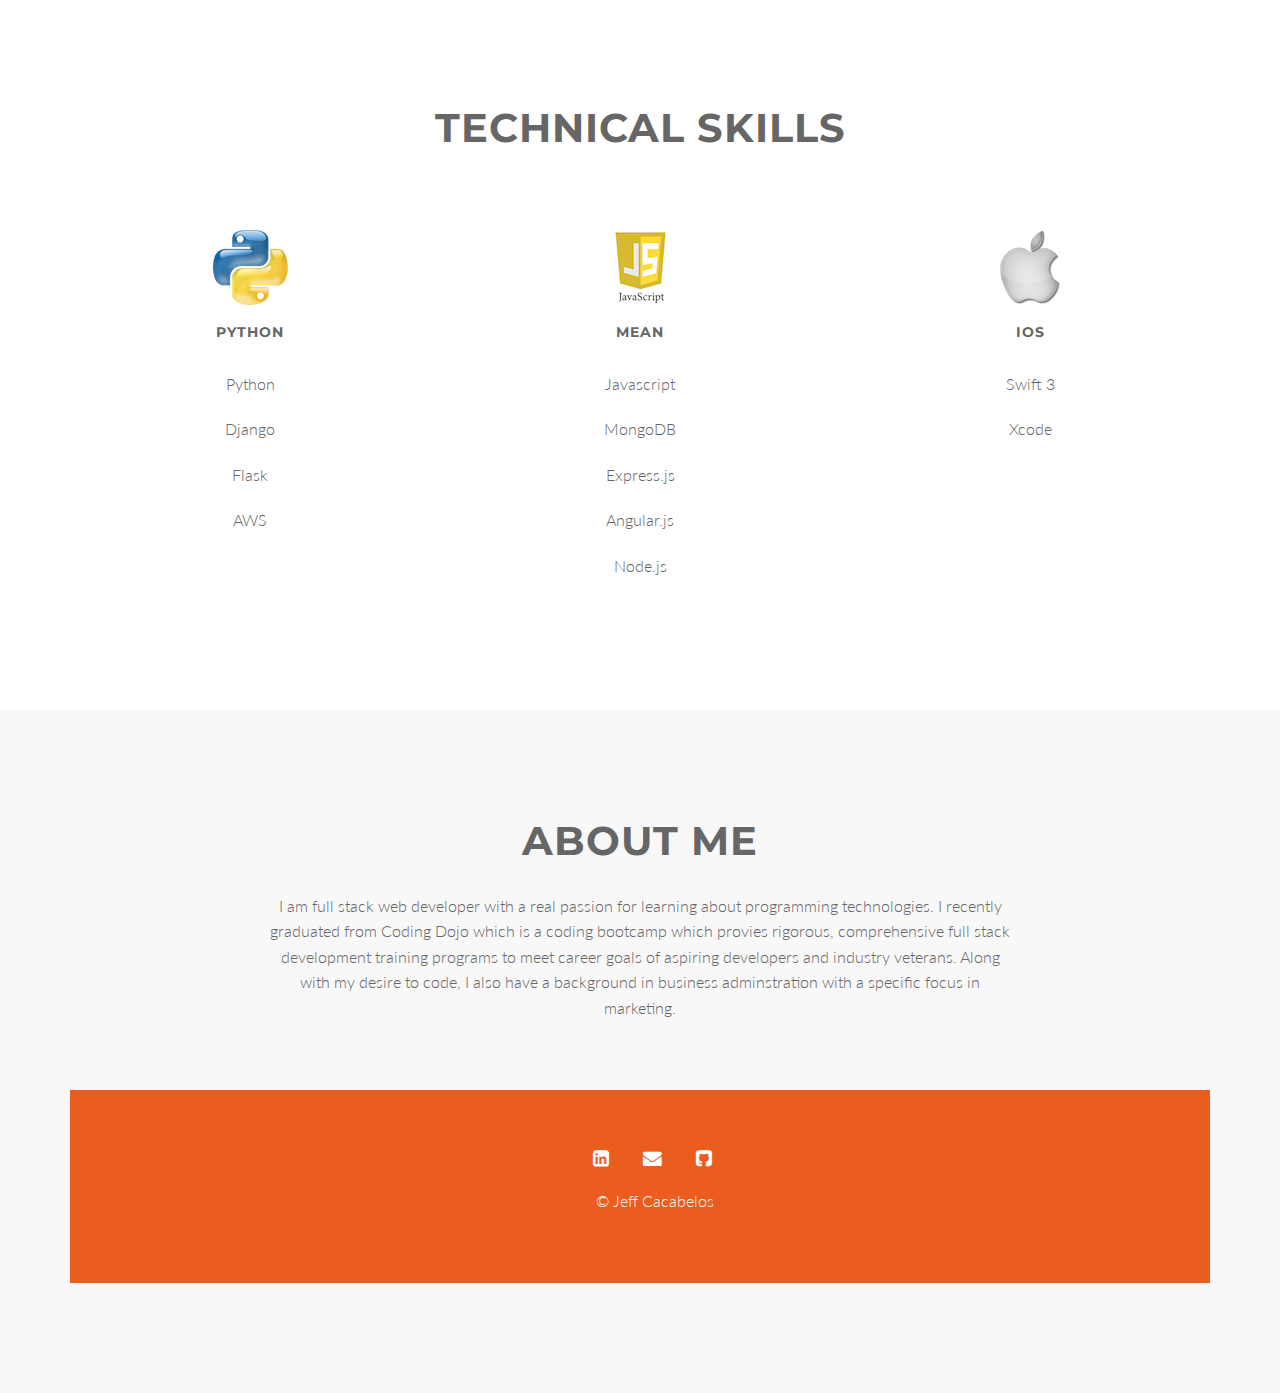
==== commit bb987223: "bug fix" ====
--- a/index.html
+++ b/index.html
@@ -234,7 +234,7 @@
 		
 					<div class="section-heading">
 					<h2>About me</h2>
-					<p>I am full stack web developer with a real passion for learning in programming technologies. I recently graduated from Coding Dojo which is a coding bootcamp which provies rigorous, comprehensive full stack development training programs to meet career goals of aspiring developers and industry veterans. 
+					<p>I am full stack web developer with a real passion for learning about programming technologies. I recently graduated from Coding Dojo which is a coding bootcamp which provies rigorous, comprehensive full stack development training programs to meet career goals of aspiring developers and industry veterans. 
 					Along with my desire to code, I also have a background in business adminstration with a specific focus in marketing. </p>
 					</div>
 			
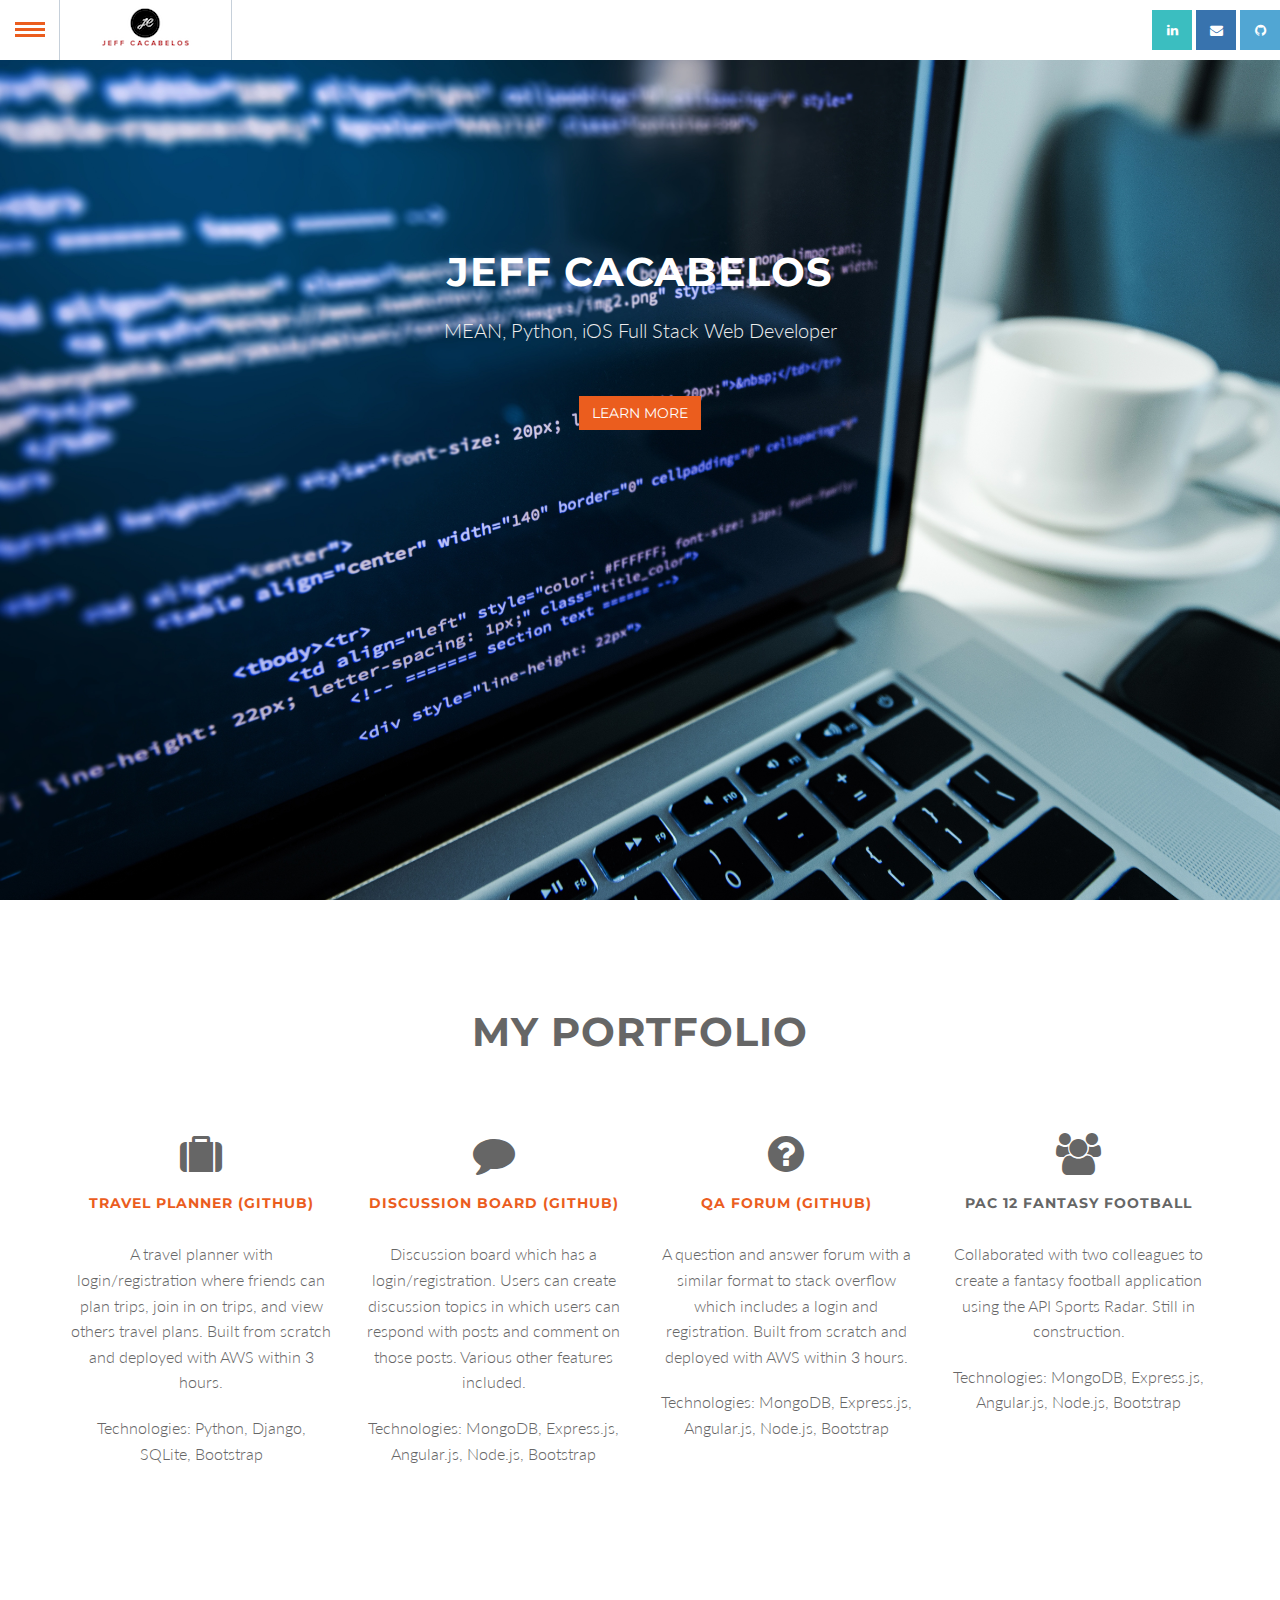
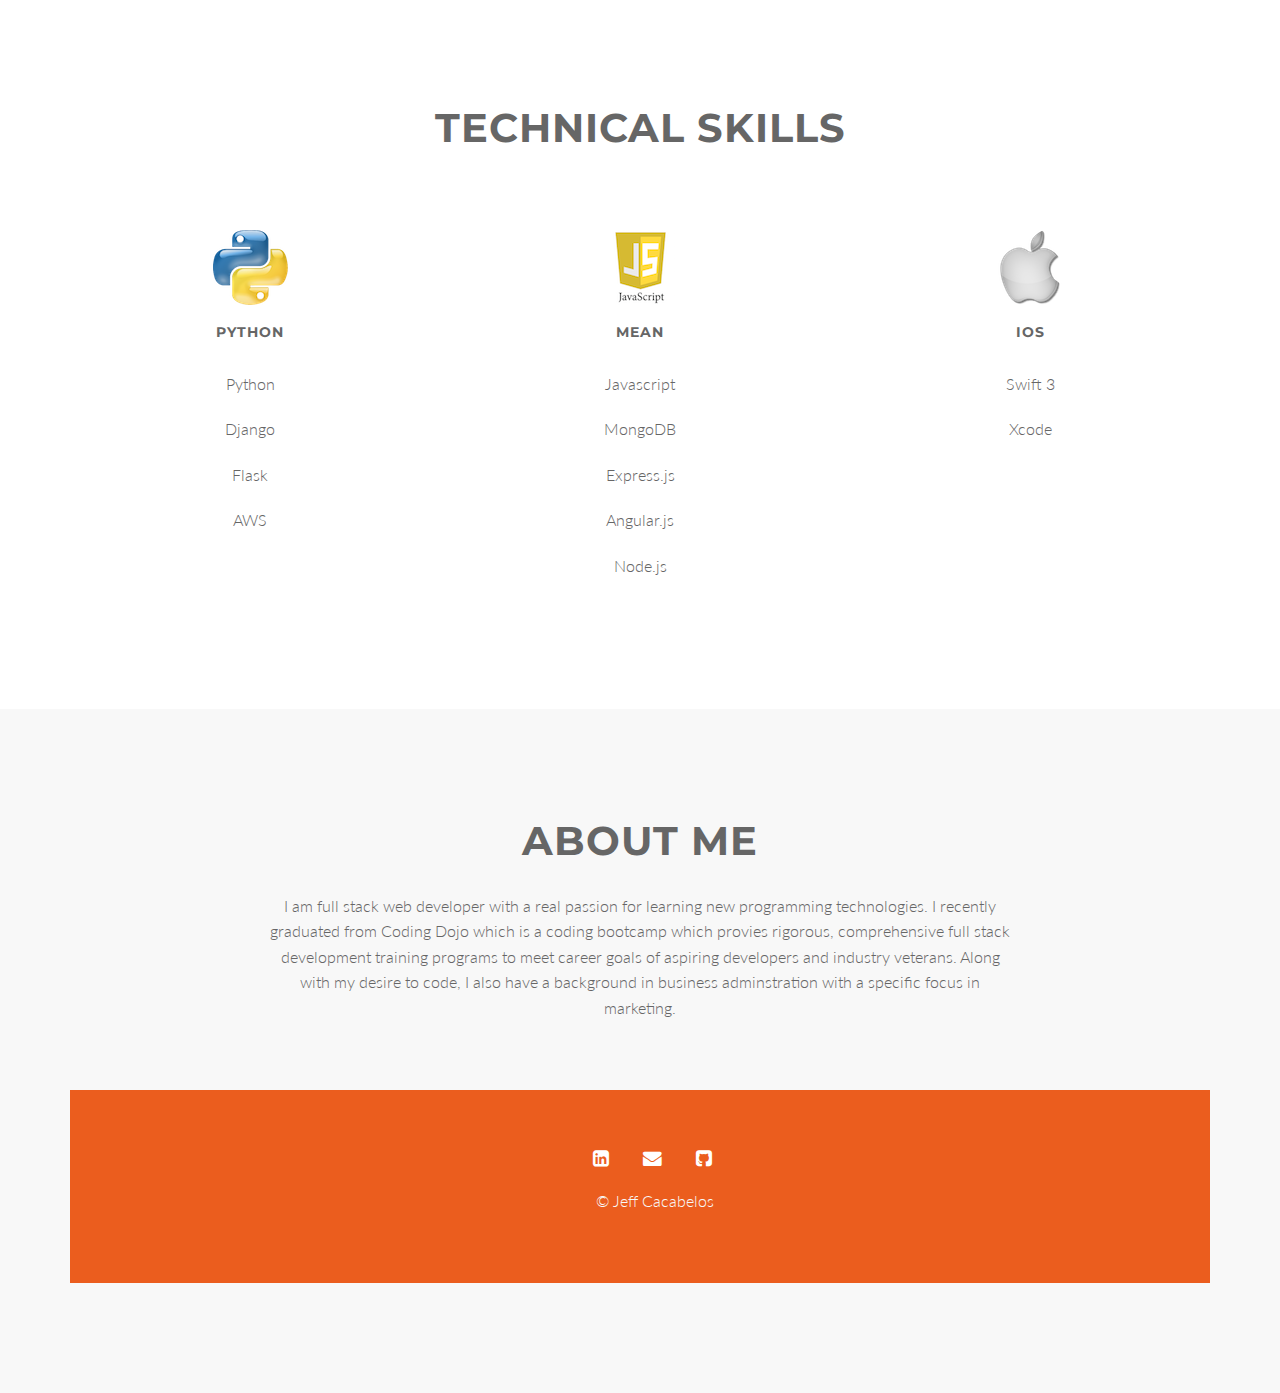
==== commit fcbd7fb3: "description fix" ====
--- a/index.html
+++ b/index.html
@@ -234,7 +234,7 @@
 		
 					<div class="section-heading">
 					<h2>About me</h2>
-					<p>I am full stack web developer with a real passion for learning about programming technologies. I recently graduated from Coding Dojo which is a coding bootcamp which provies rigorous, comprehensive full stack development training programs to meet career goals of aspiring developers and industry veterans. 
+					<p>I am full stack web developer with a real passion for learning new programming technologies. I recently graduated from Coding Dojo which is a coding bootcamp which provies rigorous, comprehensive full stack development training programs to meet career goals of aspiring developers and industry veterans. 
 					Along with my desire to code, I also have a background in business adminstration with a specific focus in marketing. </p>
 					</div>
 			
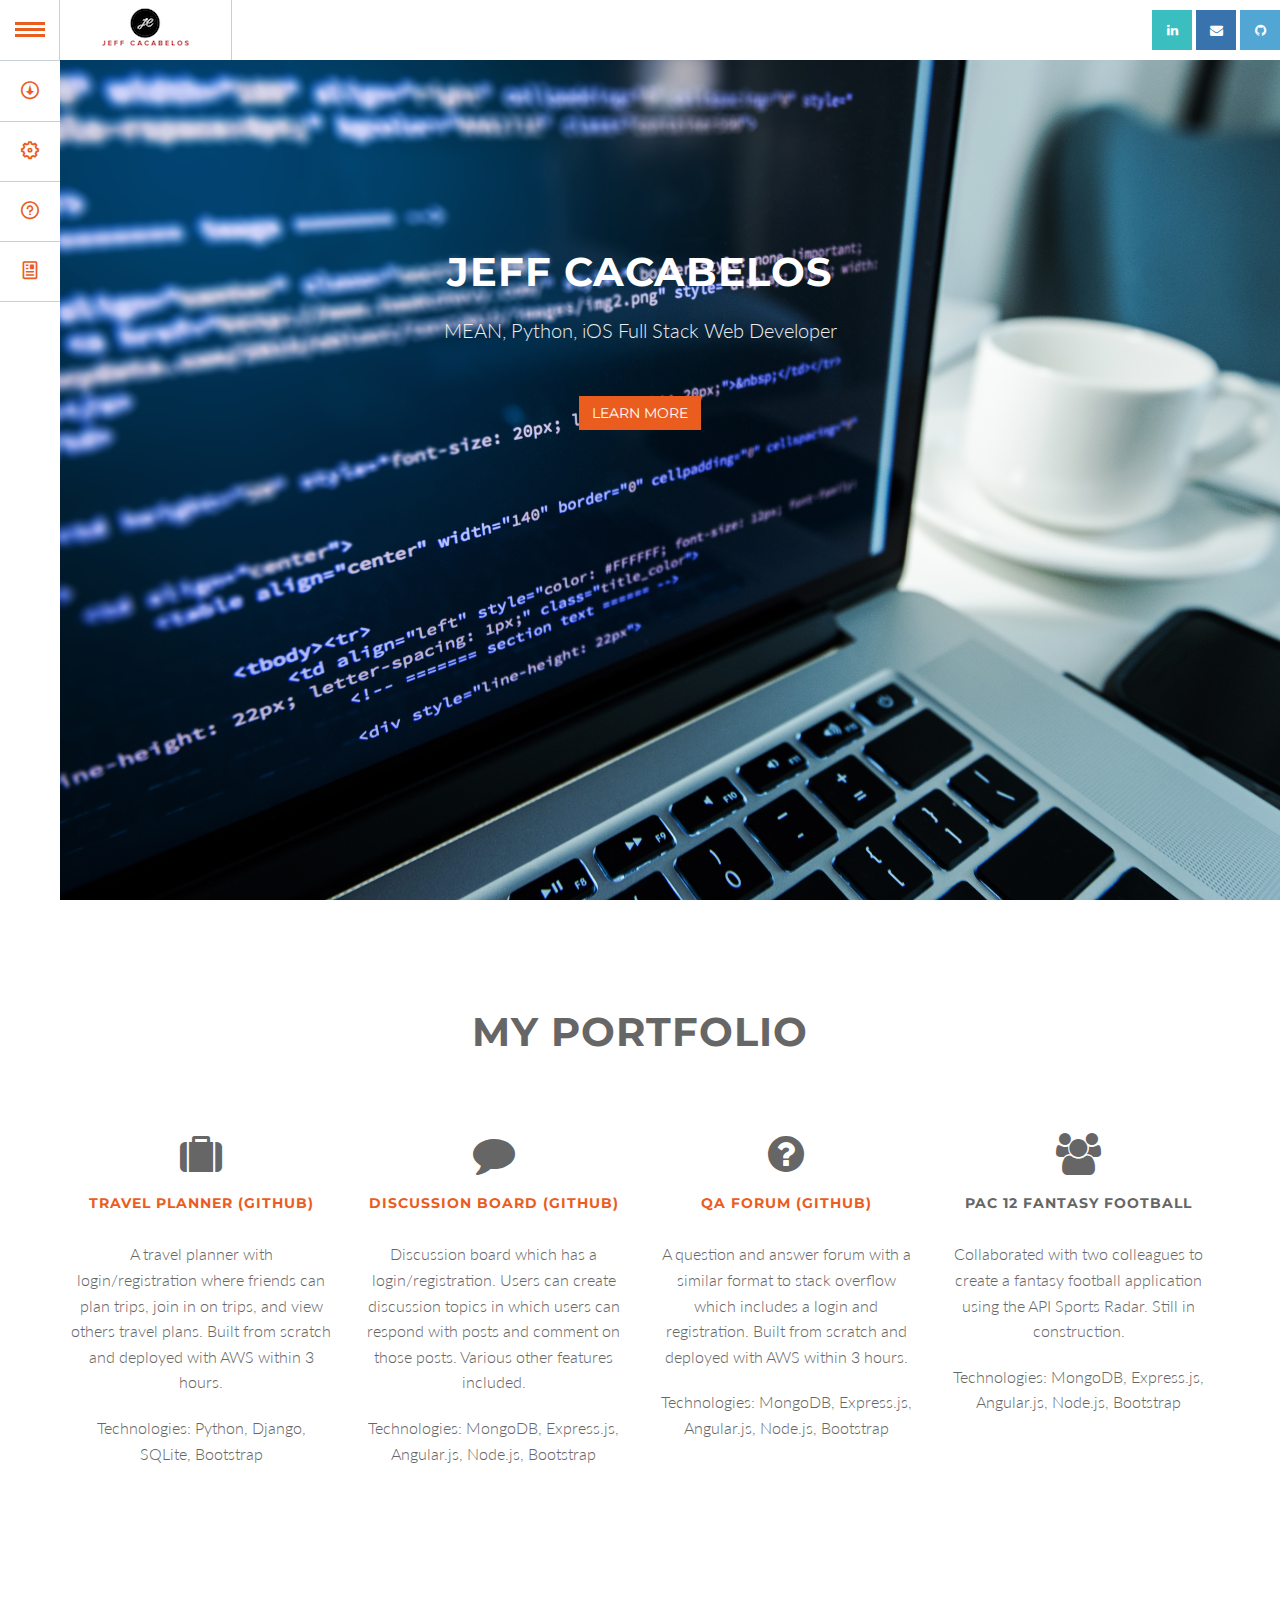
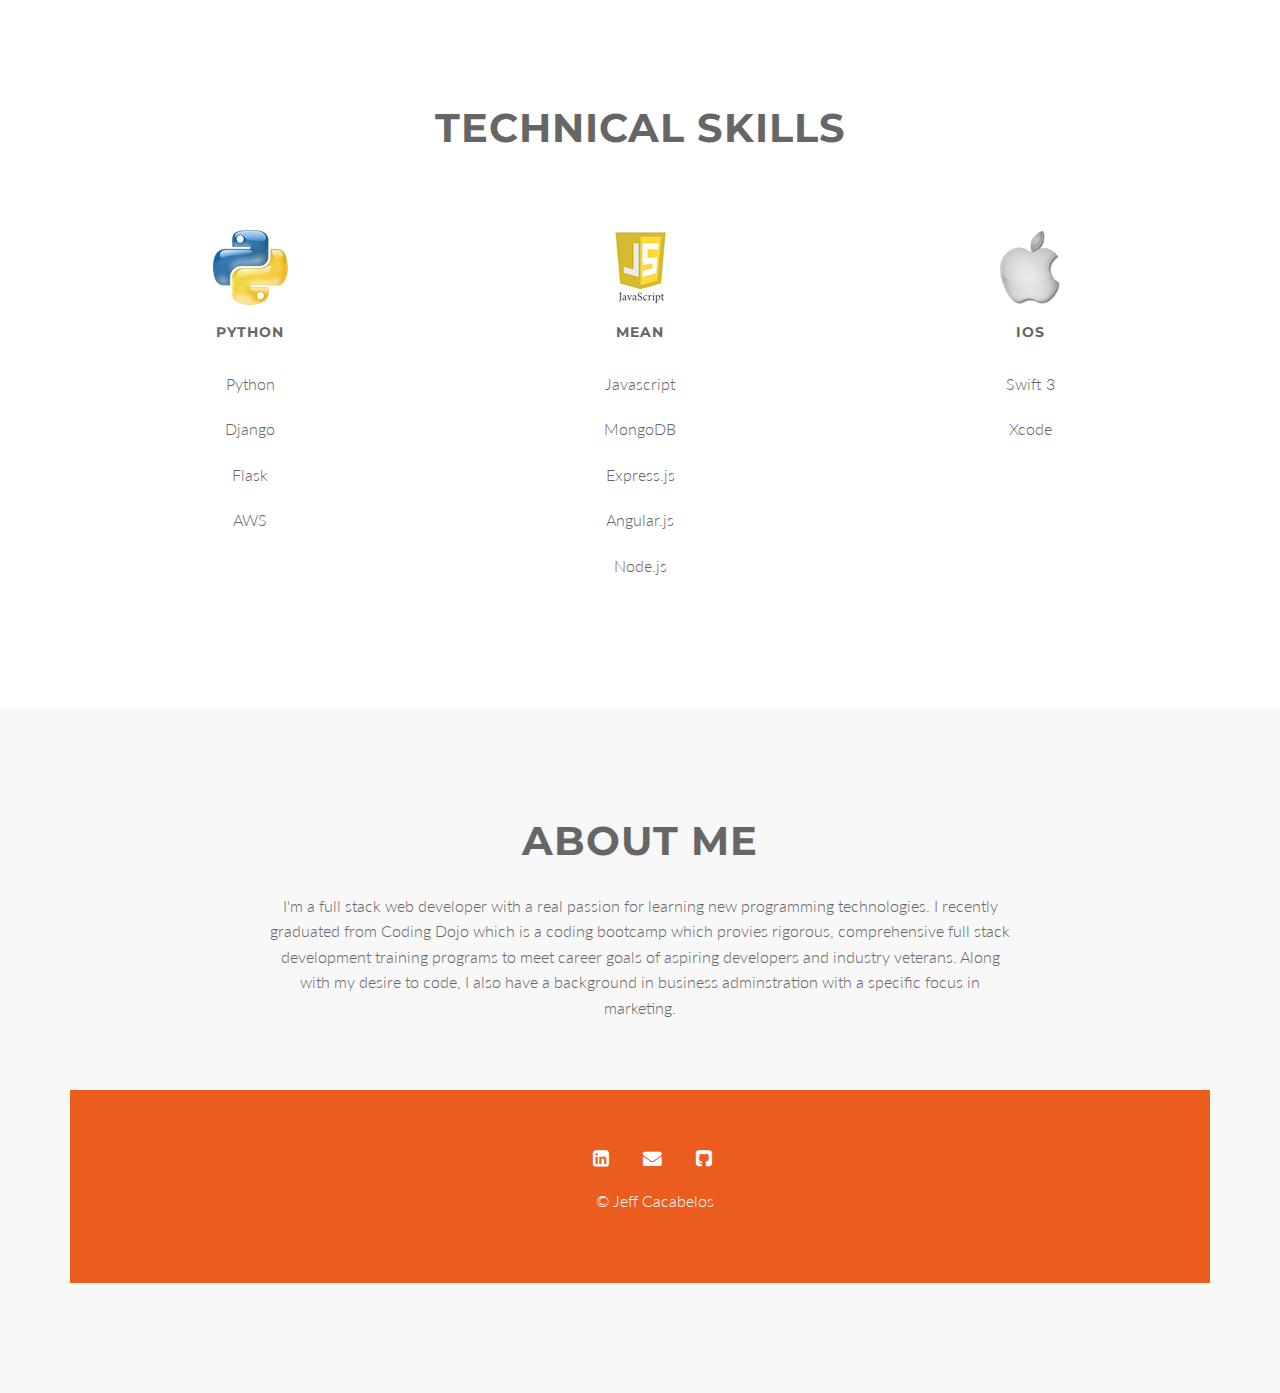
==== commit 1c8d7bce: "another description fix" ====
--- a/index.html
+++ b/index.html
@@ -234,7 +234,7 @@
 		
 					<div class="section-heading">
 					<h2>About me</h2>
-					<p>I am full stack web developer with a real passion for learning new programming technologies. I recently graduated from Coding Dojo which is a coding bootcamp which provies rigorous, comprehensive full stack development training programs to meet career goals of aspiring developers and industry veterans. 
+					<p>I'm a full stack web developer with a real passion for learning new programming technologies. I recently graduated from Coding Dojo which is a coding bootcamp which provies rigorous, comprehensive full stack development training programs to meet career goals of aspiring developers and industry veterans. 
 					Along with my desire to code, I also have a background in business adminstration with a specific focus in marketing. </p>
 					</div>
 			
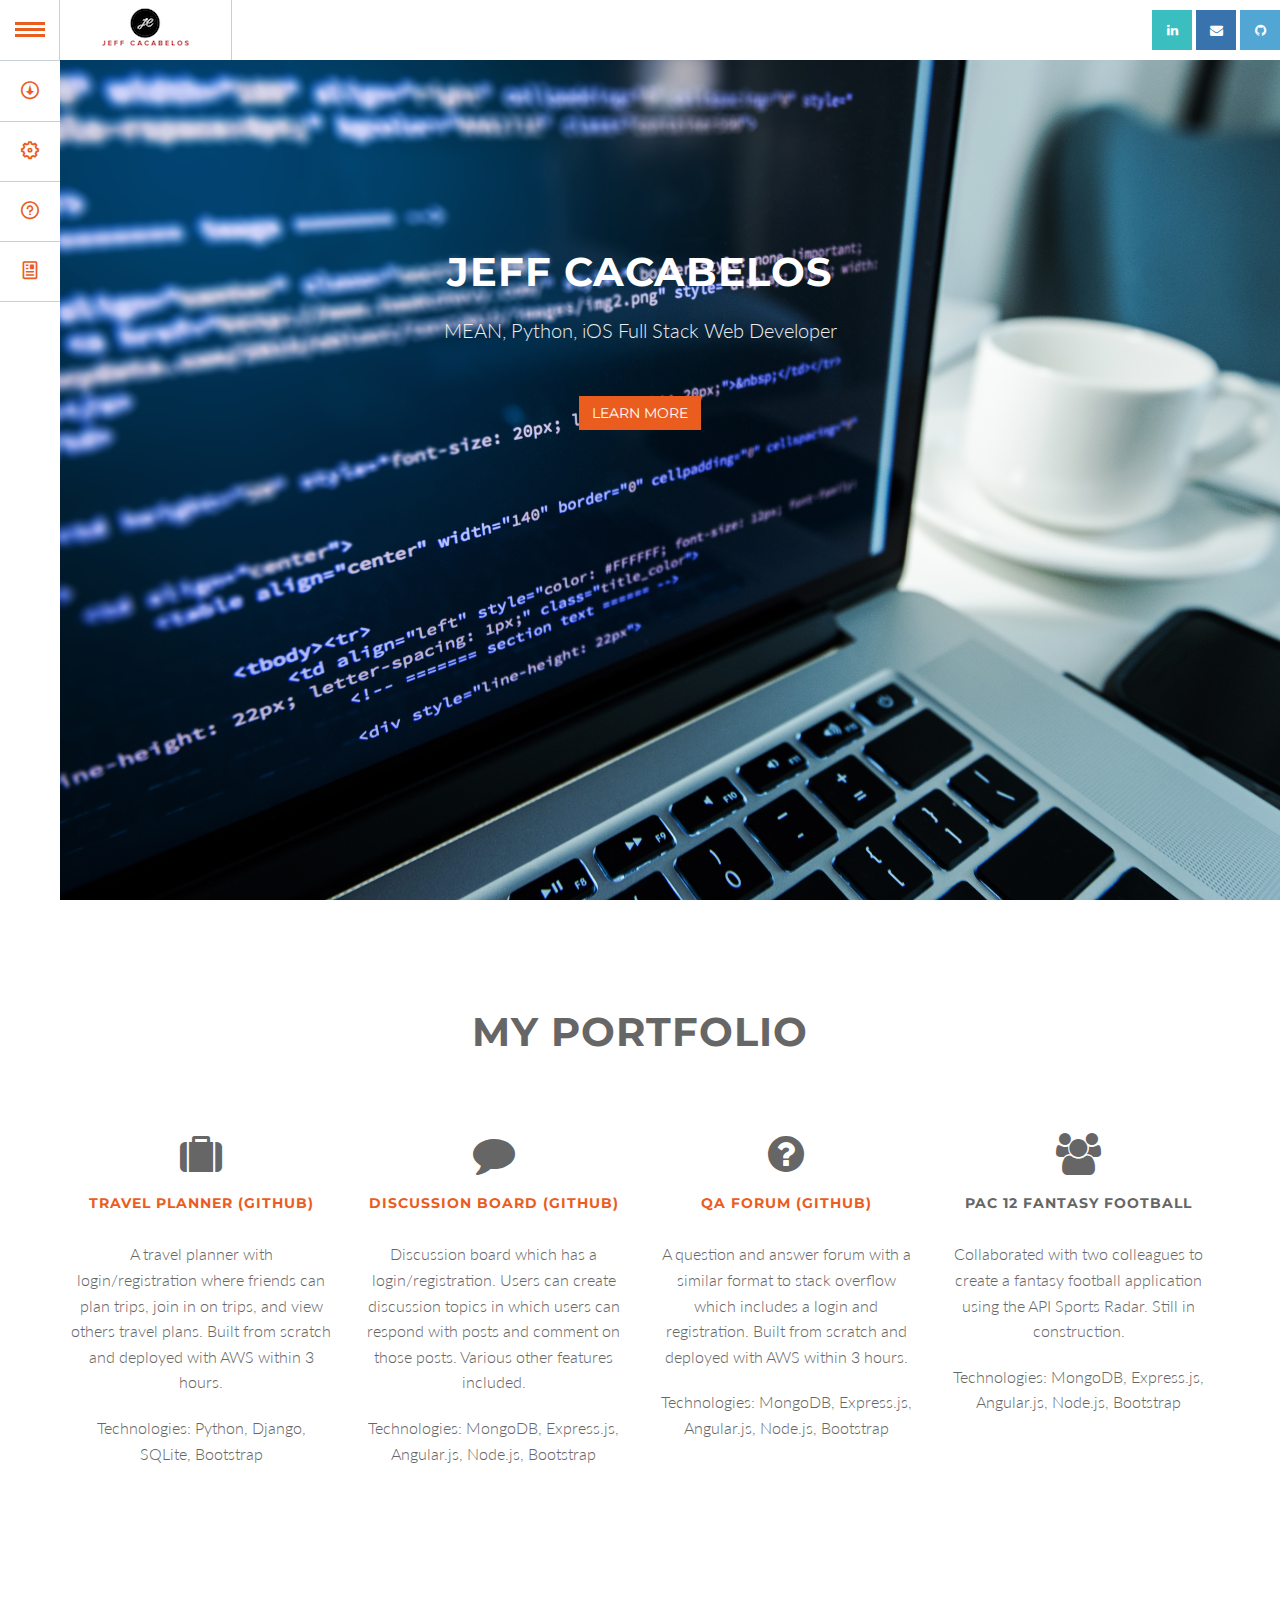
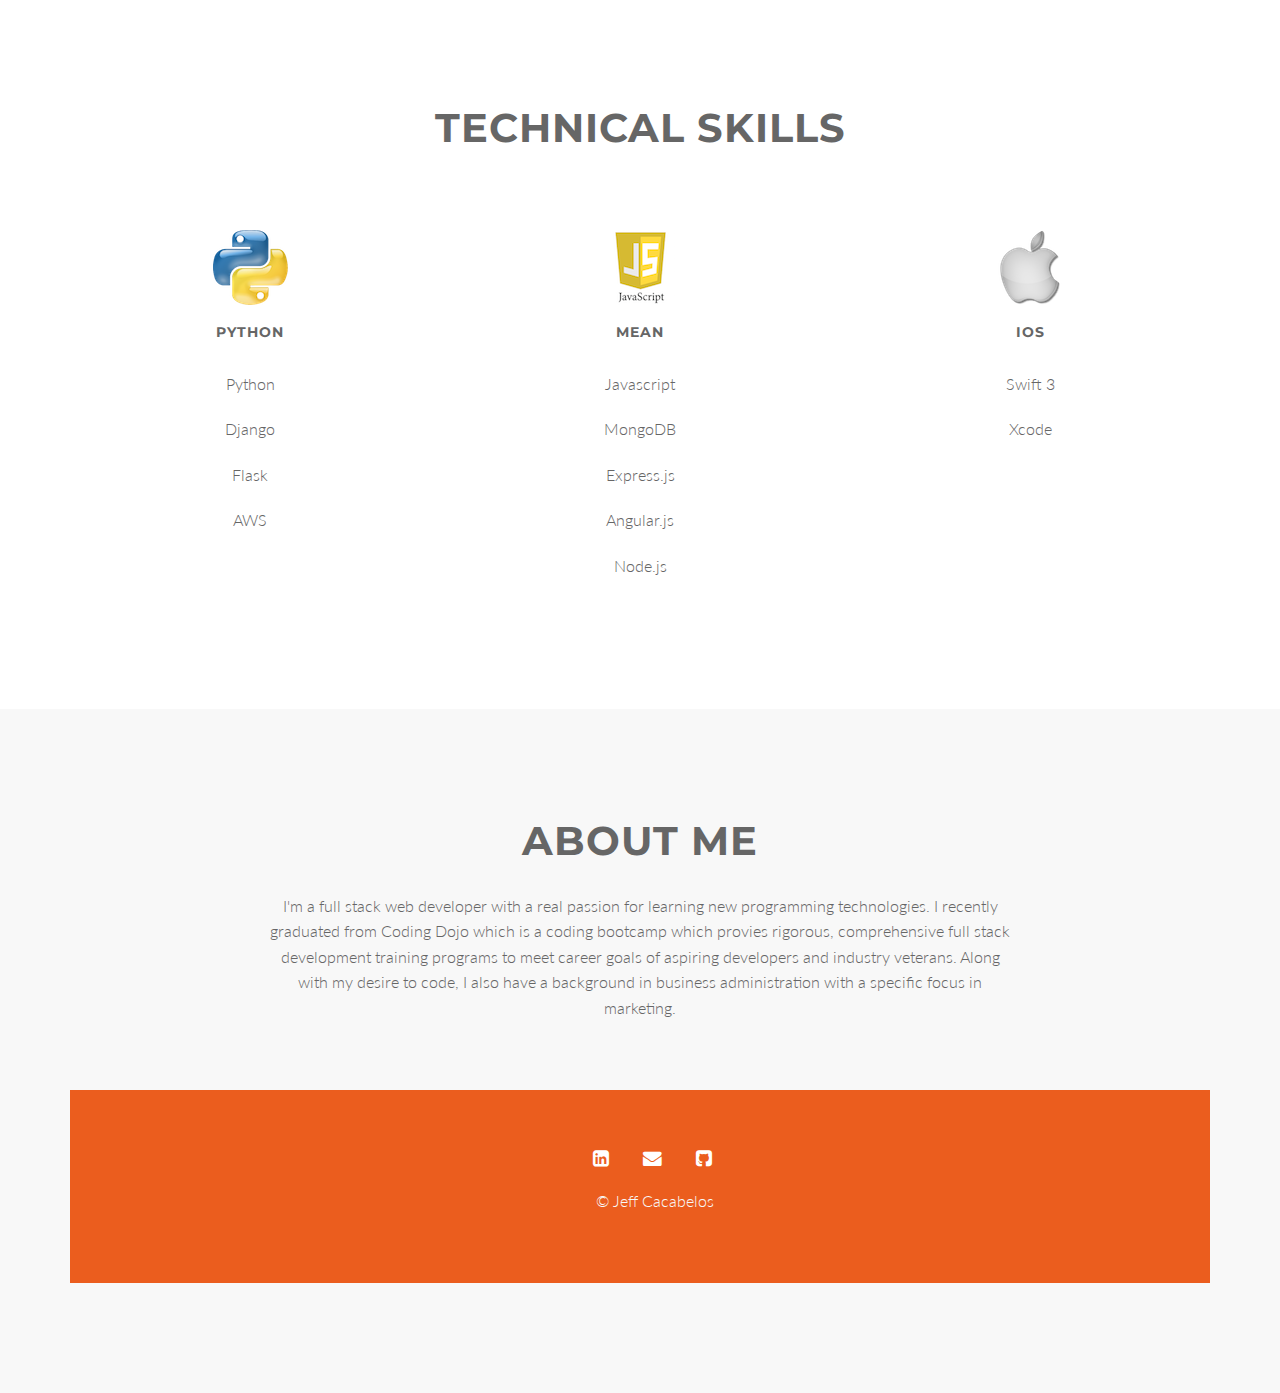
==== commit 1fb395cb: "description update" ====
--- a/index.html
+++ b/index.html
@@ -235,7 +235,7 @@
 					<div class="section-heading">
 					<h2>About me</h2>
 					<p>I'm a full stack web developer with a real passion for learning new programming technologies. I recently graduated from Coding Dojo which is a coding bootcamp which provies rigorous, comprehensive full stack development training programs to meet career goals of aspiring developers and industry veterans. 
-					Along with my desire to code, I also have a background in business adminstration with a specific focus in marketing. </p>
+					Along with my desire to code, I also have a background in business administration with a specific focus in marketing. </p>
 					</div>
 			
 				</div>
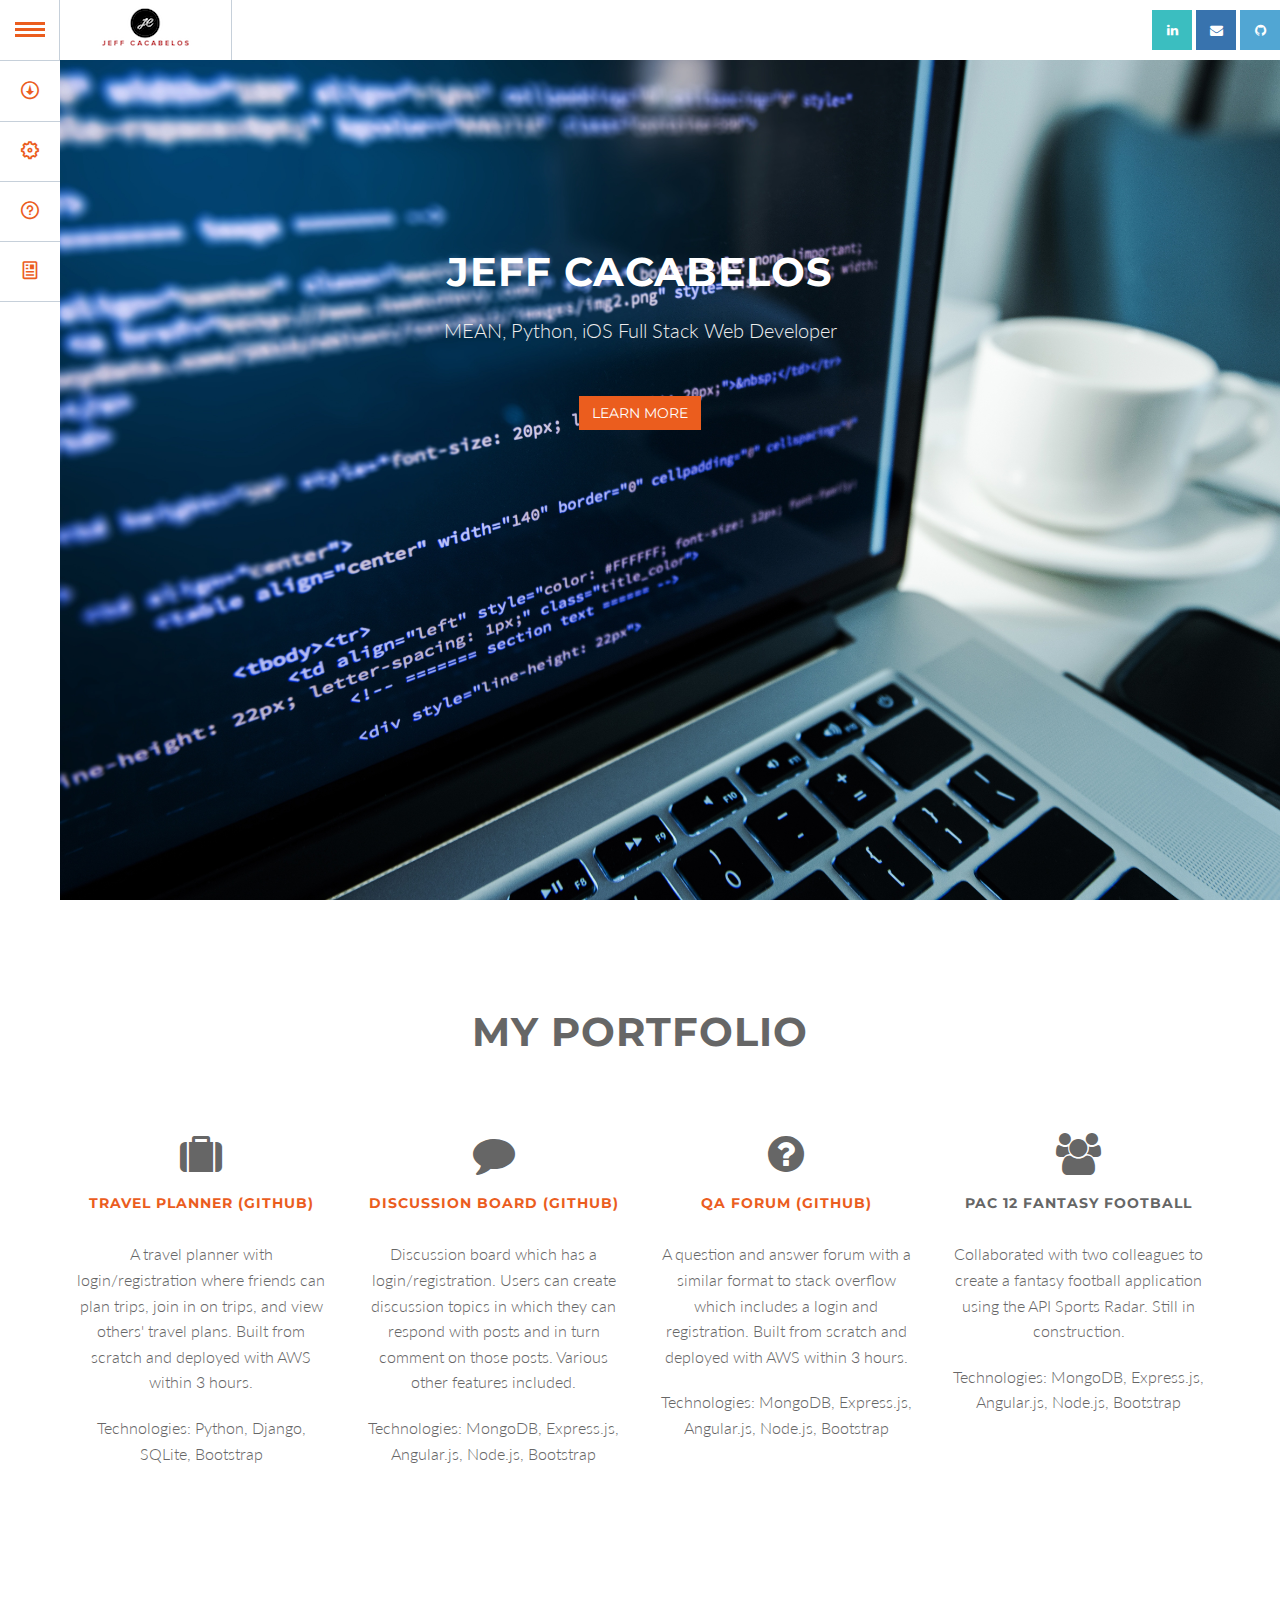
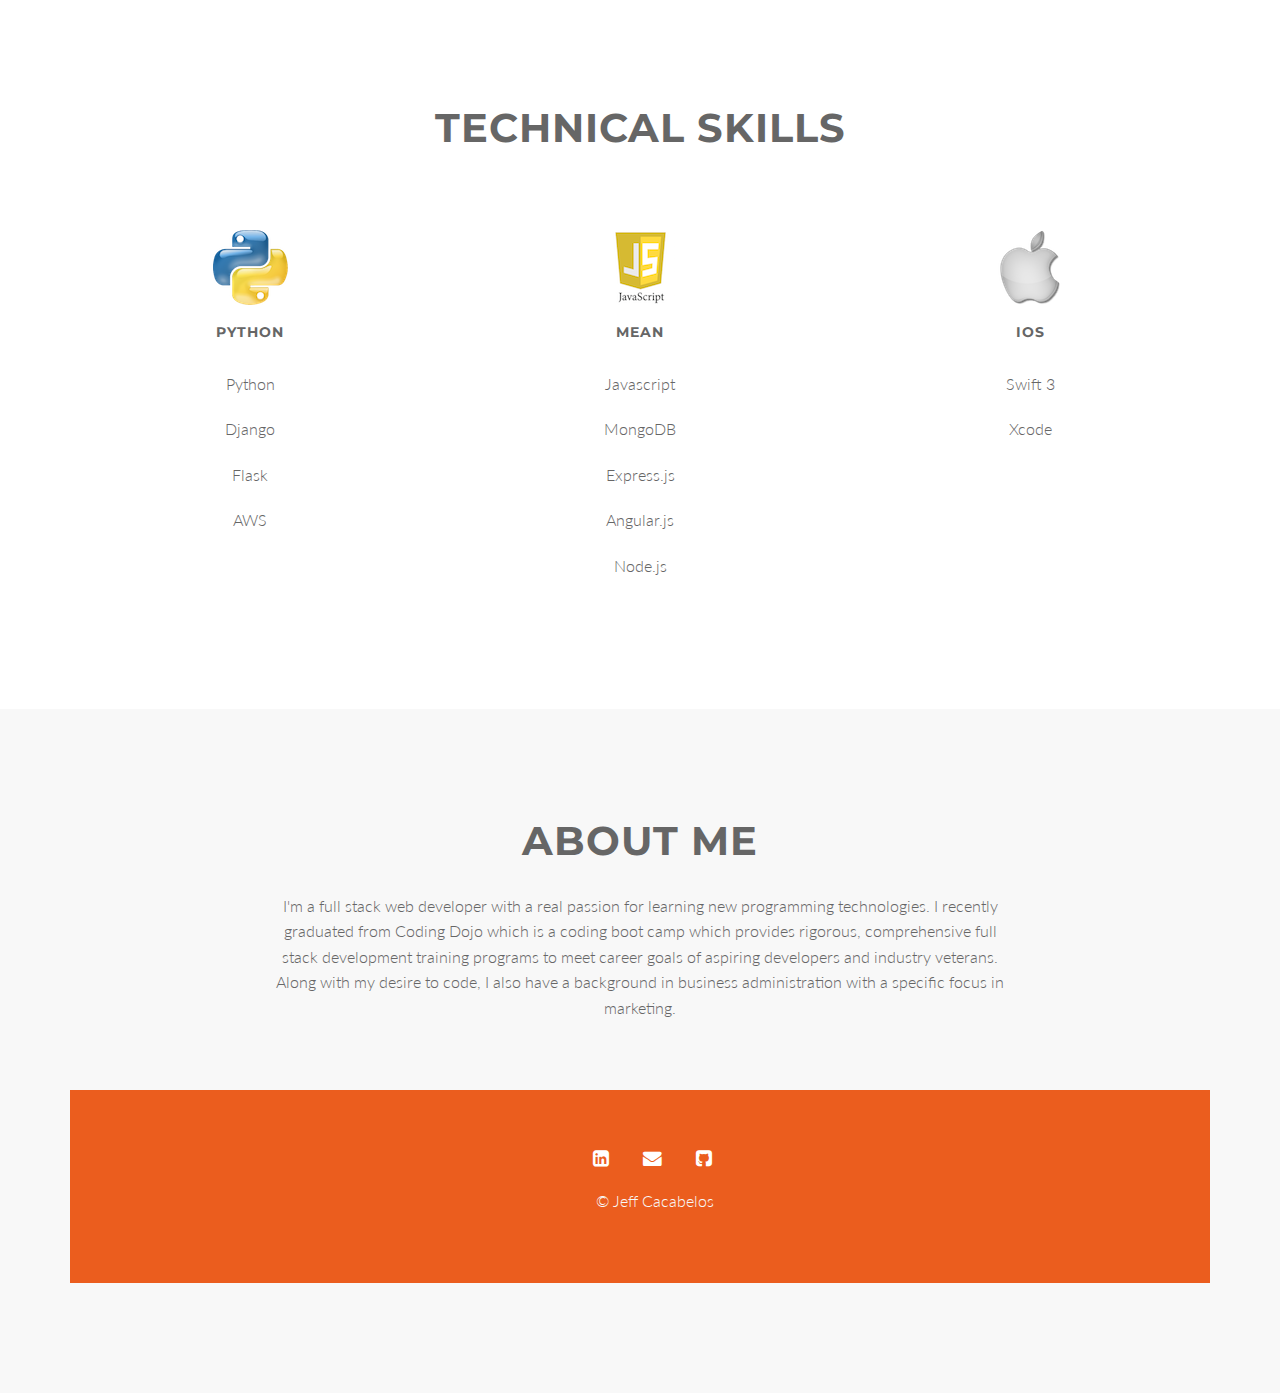
==== commit 0caa2326: "cleaned up descriptions" ====
--- a/index.html
+++ b/index.html
@@ -99,7 +99,7 @@
 					</div>
 					<div class="service-desc">
 						<h5><a href="https://github.com/jeffcaca/takethree">Travel Planner (Github)</a></h5>
-							<p>A travel planner with login/registration where friends can plan trips, join in on trips, and view others travel plans. Built from scratch and deployed with AWS within 3 hours. </p>
+							<p>A travel planner with login/registration where friends can plan trips, join in on trips, and view others' travel plans. Built from scratch and deployed with AWS within 3 hours. </p>
 						<p>Technologies: Python, Django, SQLite, Bootstrap</p>
 					</div>
                 </div>
@@ -113,7 +113,7 @@
 					</div>
 					<div class="service-desc">
 						<h5><a href="https://github.com/jeffcaca/mean_discussion_board">Discussion Board (Github)</a></h5>
-						<p>Discussion board which has a login/registration. Users can create discussion topics in which users can respond with posts and comment on those posts. Various other features included.</p>
+						<p>Discussion board which has a login/registration. Users can create discussion topics in which they can respond with posts and in turn comment on those posts. Various other features included.</p>
 						<p>Technologies: MongoDB, Express.js, Angular.js, Node.js, Bootstrap</p>
 					</div>
                 </div>
@@ -234,7 +234,7 @@
 		
 					<div class="section-heading">
 					<h2>About me</h2>
-					<p>I'm a full stack web developer with a real passion for learning new programming technologies. I recently graduated from Coding Dojo which is a coding bootcamp which provies rigorous, comprehensive full stack development training programs to meet career goals of aspiring developers and industry veterans. 
+					<p>I'm a full stack web developer with a real passion for learning new programming technologies. I recently graduated from Coding Dojo which is a coding boot camp which provides rigorous, comprehensive full stack development training programs to meet career goals of aspiring developers and industry veterans. 
 					Along with my desire to code, I also have a background in business administration with a specific focus in marketing. </p>
 					</div>
 			
